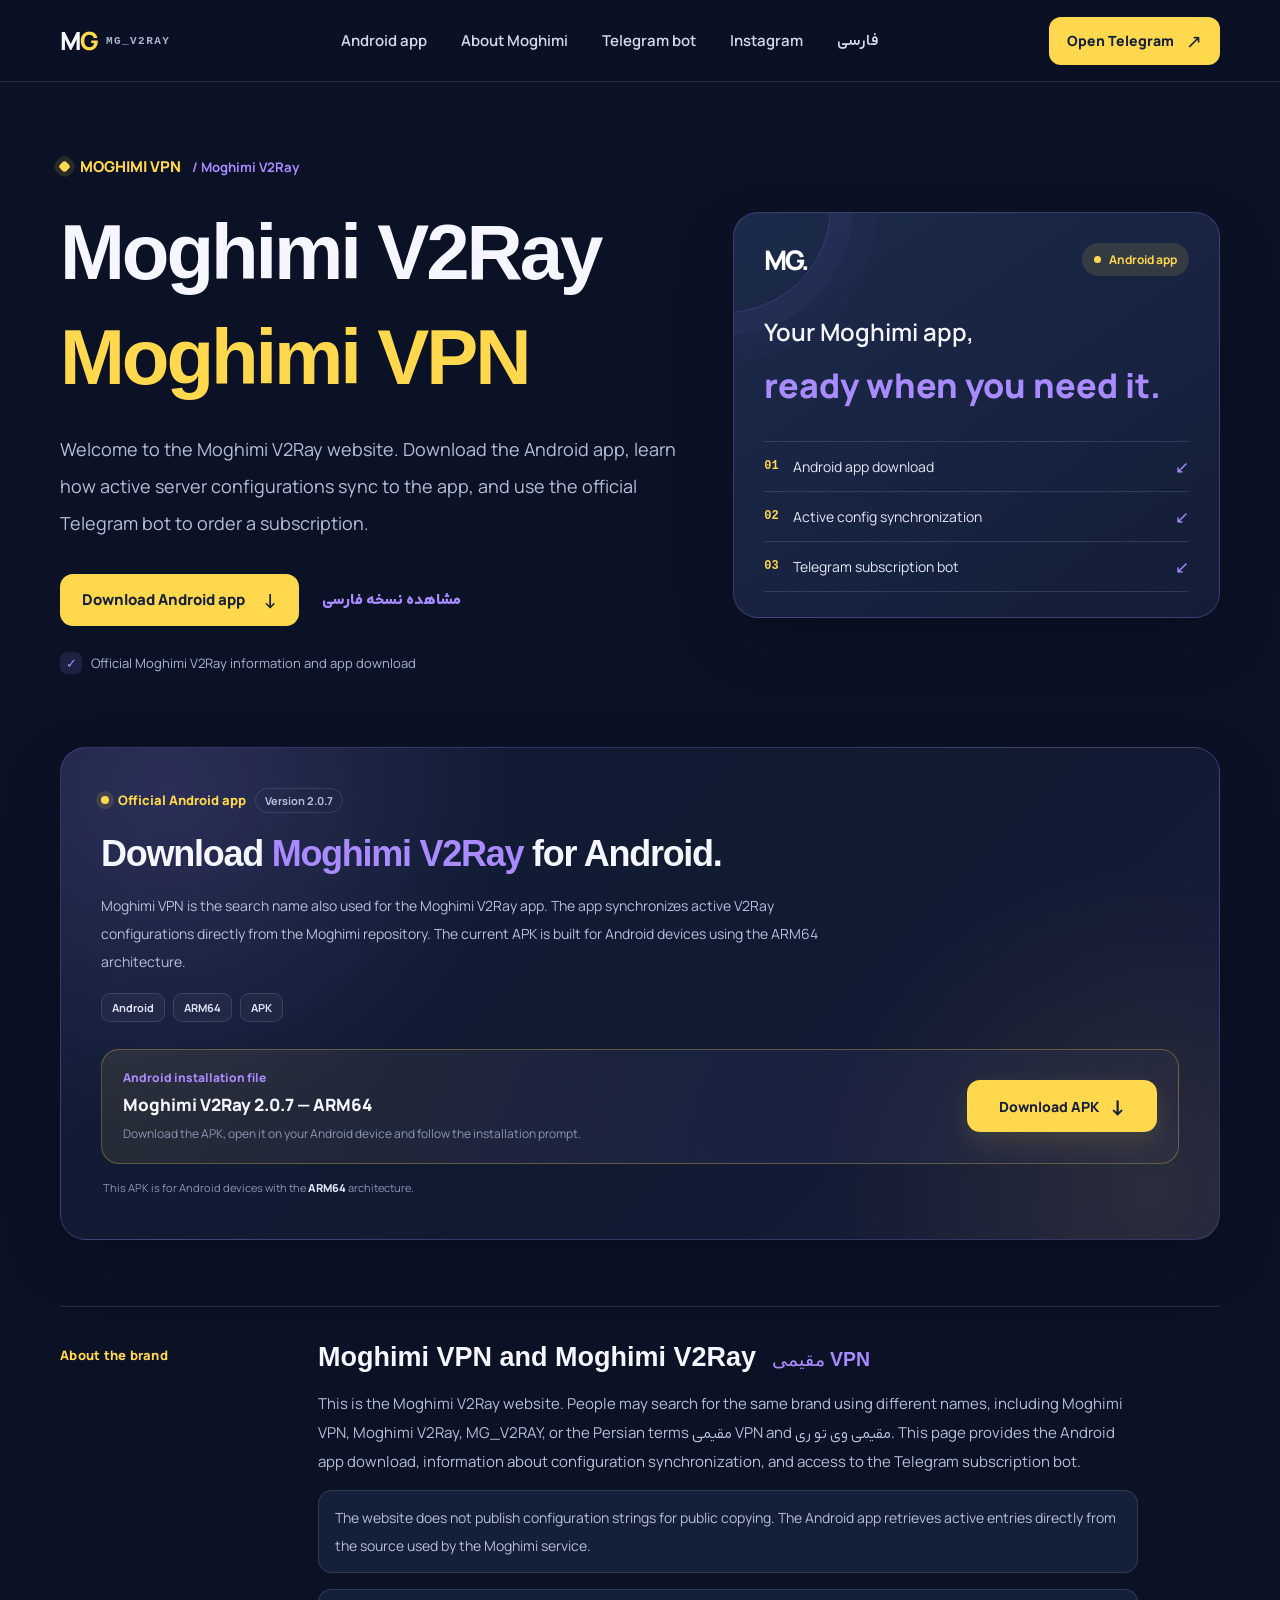
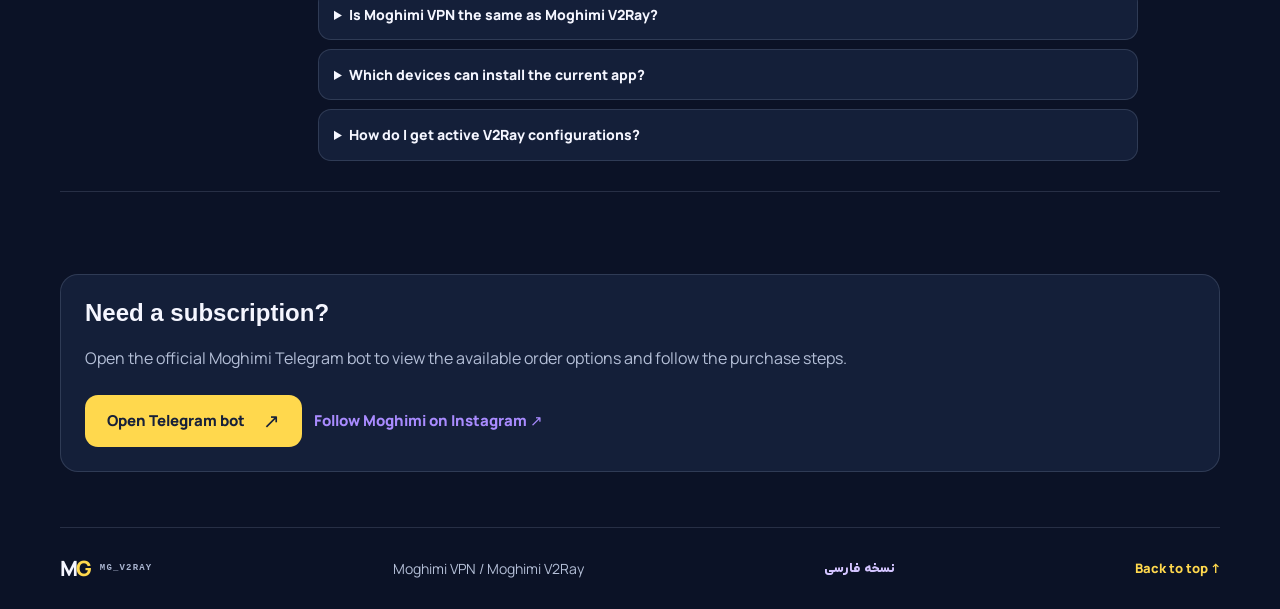
==== en/index.html @ fd0282d8 "Improve Persian and English brand SEO and multilingual sitemap" ====
<!doctype html>
<html lang="en" dir="ltr">
<head>
<meta charset="UTF-8">
<meta name="viewport" content="width=device-width, initial-scale=1, viewport-fit=cover">
<meta name="theme-color" content="#0b1226">
<meta name="description" content="Official Moghimi V2Ray (Moghimi VPN / MG_V2RAY) website. Download the Android app, learn about active configuration sync, and open the official Telegram bot.">
<meta name="robots" content="index,follow,max-image-preview:large">
<meta name="author" content="Moghimi V2Ray">
<link rel="canonical" href="https://moghimi-ir.github.io/MG_V2RAY/en/">
<link rel="alternate" hreflang="en" href="https://moghimi-ir.github.io/MG_V2RAY/en/">
<link rel="alternate" hreflang="fa-IR" href="https://moghimi-ir.github.io/MG_V2RAY/">
<link rel="alternate" hreflang="x-default" href="https://moghimi-ir.github.io/MG_V2RAY/">
<meta property="og:type" content="website">
<meta property="og:locale" content="en_US">
<meta property="og:locale:alternate" content="fa_IR">
<meta property="og:site_name" content="Moghimi VPN | Moghimi V2Ray">
<meta property="og:title" content="Moghimi VPN & V2Ray | Official Android App — MG_V2RAY">
<meta property="og:description" content="Official Moghimi V2Ray (Moghimi VPN / MG_V2RAY) website. Download the Android app, learn about active configuration sync, and open the official Telegram bot.">
<meta property="og:url" content="https://moghimi-ir.github.io/MG_V2RAY/en/">
<meta name="twitter:card" content="summary">
<meta name="twitter:title" content="Moghimi VPN & V2Ray | MG_V2RAY">
<meta name="twitter:description" content="Official Moghimi V2Ray (Moghimi VPN / MG_V2RAY) website. Android app download and service information.">
<script type="application/ld+json">
{
  "@context": "https://schema.org",
  "@graph": [
    {
      "@type": "Organization",
      "@id": "https://moghimi-ir.github.io/MG_V2RAY/#organization",
      "name": "Moghimi V2Ray",
      "alternateName": ["Moghimi VPN", "MG_V2RAY", "مقیمی VPN", "مقیمی V2Ray"],
      "url": "https://moghimi-ir.github.io/MG_V2RAY/",
      "sameAs": [
        "https://www.instagram.com/moghimi_v2ray/",
        "https://github.com/MOGHIMI-IR/MG_V2RAY"
      ]
    },
    {
      "@type": "WebSite",
      "@id": "https://moghimi-ir.github.io/MG_V2RAY/en/#website",
      "url": "https://moghimi-ir.github.io/MG_V2RAY/en/",
      "name": "Moghimi VPN | Moghimi V2Ray",
      "alternateName": ["Moghimi VPN", "Moghimi V2Ray", "MG_V2RAY"],
      "inLanguage": "en",
      "publisher": {"@id": "https://moghimi-ir.github.io/MG_V2RAY/#organization"}
    },
    {
      "@type": "WebPage",
      "@id": "https://moghimi-ir.github.io/MG_V2RAY/en/#webpage",
      "url": "https://moghimi-ir.github.io/MG_V2RAY/en/",
      "name": "Moghimi VPN & V2Ray | Official Android App",
      "description": "Official website for the Moghimi V2Ray Android app, active server configuration status, downloads and Telegram subscription bot.",
      "inLanguage": "en",
      "isPartOf": {"@id": "https://moghimi-ir.github.io/MG_V2RAY/en/#website"},
      "about": {"@id": "https://moghimi-ir.github.io/MG_V2RAY/#organization"}
    },
    {
      "@type": "SoftwareApplication",
      "@id": "https://moghimi-ir.github.io/MG_V2RAY/#app",
      "name": "Moghimi V2Ray",
      "alternateName": ["Moghimi VPN", "MG_V2RAY"],
      "applicationCategory": "UtilitiesApplication",
      "operatingSystem": "Android",
      "softwareVersion": "2.0.7",
      "downloadUrl": "https://atrwhvyhopifugphfcpe.supabase.co/storage/v1/object/public/app-releases/MoghimiV2Ray_2.0.7_arm64-v8a.apk",
      "url": "https://moghimi-ir.github.io/MG_V2RAY/",
      "description": "The Moghimi Android app for managing and synchronizing active V2Ray configurations."
    }
  ]
}
</script>
<title>Moghimi VPN &amp; V2Ray | Official Android App — MG_V2RAY</title>
<link rel="preconnect" href="https://fonts.googleapis.com">
<link rel="preconnect" href="https://fonts.gstatic.com" crossorigin>
<link rel="preload" href="../fonts/Manrope-VF.ttf" as="font" type="font/ttf" crossorigin>
<link rel="stylesheet" href="../style.css?v=20261116-2">
<link rel="icon" type="image/png" sizes="48x48" href="../favicon-48.png">
<link rel="icon" type="image/x-icon" href="../favicon.ico">
<link rel="icon" type="image/svg+xml" href="../favicon.svg">
<style>
  body{direction:ltr;text-align:left}
  .main-nav{direction:ltr}
  .en-page .hero-copy{max-width:700px}
  .en-page .hero h1{direction:ltr;text-align:left;letter-spacing:-.04em}
  .en-page .hero-description{max-width:650px}
  .en-page .hero-trust{direction:ltr}
  .en-page .hero-aside{direction:ltr;text-align:left}
  .en-page .aside-points>div{grid-template-columns:35px 1fr 20px}
  .en-page .aside-points b{text-align:left}
  .en-page .download-copy h2 span{direction:ltr}
  .en-page .download-action-card{direction:ltr}
  .en-page .download-footnote{text-align:left}
  .en-about{direction:ltr;text-align:left}
  .en-about .brand-about{direction:ltr}
  .en-about .about-kicker{text-align:left}
  .en-about .about-copy h2{text-align:left}
  .en-about .about-copy h2 span{margin-right:0;margin-left:8px}
  .en-about .about-copy p,.en-about .about-english{text-align:left;line-height:1.95}
  .en-about .seo-faq summary{text-align:left}
  .en-about .seo-faq details p{text-align:left}
  .en-cta{display:flex;flex-wrap:wrap;gap:12px;margin-top:22px}
  .en-link-card{padding:24px;border:1px solid var(--line);border-radius:18px;background:var(--surface);margin:35px auto 55px}
  .en-link-card h2{margin:0 0 10px;font-size:24px}
  .en-link-card p{color:var(--muted);line-height:1.9}
  .en-footer{direction:ltr;text-align:left}
  @media(max-width:900px){.en-page .hero{grid-template-columns:1fr;gap:28px}.en-page .hero-aside{min-height:0}}
  @media(max-width:680px){.en-page .hero h1{font-size:clamp(42px,11vw,58px)}.en-link-card{margin:25px auto 40px;padding:18px}}
</style>
</head>
<body>
<header class="topbar">
  <a class="brand" href="../" aria-label="Moghimi V2Ray home">
    <span class="brand-glyph">M<span>G</span></span><span class="brand-label">MG_V2RAY</span>
  </a>
  <nav class="main-nav" aria-label="Main navigation">
    <a href="#download-app">Android app</a>
    <a href="#about-moghimi">About Moghimi</a>
    <a href="https://t.me/Moghimi_vpn_bot" target="_blank" rel="noopener noreferrer">Telegram bot</a>
    <a href="https://www.instagram.com/moghimi_v2ray/" target="_blank" rel="noopener noreferrer">Instagram</a>
    <a href="../" lang="fa" hreflang="fa-IR">فارسی</a>
  </nav>
  <a class="header-action" href="https://t.me/Moghimi_vpn_bot" target="_blank" rel="noopener noreferrer">Open Telegram <span>↗</span></a>
</header>

<main class="en-page">
  <section class="hero section-wrap">
    <div class="hero-copy">
      <div class="eyebrow"><span class="eyebrow-dot"></span> MOGHIMI VPN <span class="eyebrow-en" lang="en">/ Moghimi V2Ray</span></div>
      <h1>Moghimi V2Ray<br><span>Moghimi VPN</span></h1>
      <p class="hero-description">Welcome to the Moghimi V2Ray website. Download the Android app, learn how active server configurations sync to the app, and use the official Telegram bot to order a subscription.</p>
      <div class="hero-cta">
        <a href="#download-app" class="primary-button">Download Android app <span>↓</span></a>
        <a href="../" class="secondary-link" lang="fa">مشاهده نسخه فارسی</a>
      </div>
      <div class="hero-trust"><span>✓</span> Official Moghimi V2Ray information and app download</div>
    </div>
    <aside class="hero-aside" aria-label="Moghimi app details">
      <div class="aside-top"><span class="aside-mark">MG.</span><span class="aside-pill"><i></i> Android app</span></div>
      <div class="aside-message">Your Moghimi app,<strong>ready when you need it.</strong></div>
      <div class="aside-points">
        <div><b>01</b><span>Android app download</span><i>↙</i></div>
        <div><b>02</b><span>Active config synchronization</span><i>↙</i></div>
        <div><b>03</b><span>Telegram subscription bot</span><i>↙</i></div>
      </div>
    </aside>
  </section>

  <section class="app-download-section section-wrap" id="download-app" aria-labelledby="download-title">
    <div class="download-header">
      <div class="download-copy">
        <div class="download-kicker"><span class="download-kicker-dot" aria-hidden="true"></span> Official Android app <span class="download-version">Version 2.0.7</span></div>
        <h2 id="download-title">Download <span>Moghimi V2Ray</span> for Android.</h2>
        <p>Moghimi VPN is the search name also used for the Moghimi V2Ray app. The app synchronizes active V2Ray configurations directly from the Moghimi repository. The current APK is built for Android devices using the ARM64 architecture.</p>
        <div class="download-meta" aria-label="App details"><span>Android</span><span>ARM64</span><span>APK</span></div>
      </div>
    </div>
    <div class="download-action-card">
      <div class="download-action-copy">
        <span class="download-file-label">Android installation file</span>
        <strong>Moghimi V2Ray 2.0.7 — ARM64</strong>
        <small>Download the APK, open it on your Android device and follow the installation prompt.</small>
      </div>
      <a class="download-button" href="https://atrwhvyhopifugphfcpe.supabase.co/storage/v1/object/public/app-releases/MoghimiV2Ray_2.0.7_arm64-v8a.apk" aria-label="Download Moghimi V2Ray Android APK">Download APK <span aria-hidden="true">↓</span></a>
    </div>
    <p class="download-footnote">This APK is for Android devices with the <strong>ARM64</strong> architecture.</p>
  </section>

  <section class="brand-about section-wrap en-about" id="about-moghimi" aria-labelledby="brand-about-title">
    <div class="about-kicker">About the brand</div>
    <div class="about-copy">
      <h2 id="brand-about-title">Moghimi VPN and Moghimi V2Ray <span lang="fa" dir="rtl">مقیمی VPN</span></h2>
      <p>This is the Moghimi V2Ray website. People may search for the same brand using different names, including Moghimi VPN, Moghimi V2Ray, MG_V2RAY, or the Persian terms مقیمی VPN and مقیمی وی تو ری. This page provides the Android app download, information about configuration synchronization, and access to the Telegram subscription bot.</p>
      <div class="about-english">The website does not publish configuration strings for public copying. The Android app retrieves active entries directly from the source used by the Moghimi service.</div>
      <div class="seo-faq" aria-label="Frequently asked questions">
        <details>
          <summary>Is Moghimi VPN the same as Moghimi V2Ray?</summary>
          <p>On this website, Moghimi VPN is a search name for the Moghimi brand and its Android application, Moghimi V2Ray.</p>
        </details>
        <details>
          <summary>Which devices can install the current app?</summary>
          <p>The current download is an Android APK built for ARM64 devices. Check the app download section for the published version number.</p>
        </details>
        <details>
          <summary>How do I get active V2Ray configurations?</summary>
          <p>Configuration text is not displayed on this website. The Moghimi V2Ray Android app synchronizes active entries directly from the source.</p>
        </details>
      </div>
    </div>
  </section>

  <section class="section-wrap en-link-card">
    <h2>Need a subscription?</h2>
    <p>Open the official Moghimi Telegram bot to view the available order options and follow the purchase steps.</p>
    <div class="en-cta">
      <a class="primary-button" href="https://t.me/Moghimi_vpn_bot" target="_blank" rel="noopener noreferrer">Open Telegram bot <span>↗</span></a>
      <a class="secondary-link" href="https://www.instagram.com/moghimi_v2ray/" target="_blank" rel="noopener noreferrer">Follow Moghimi on Instagram ↗</a>
    </div>
  </section>
</main>

<footer class="footer section-wrap en-footer">
  <a class="brand footer-brand" href="../"><span class="brand-glyph">M<span>G</span></span><span class="brand-label">MG_V2RAY</span></a>
  <span class="footer-message">Moghimi VPN / Moghimi V2Ray</span>
  <a href="../" lang="fa" class="footer-social">نسخه فارسی</a>
  <a href="#home" class="back-top">Back to top ↑</a>
</footer>
</body>
</html>
---- style.css ----
:root{
  color-scheme:dark;
  --bg:#0b1226;--bg-deep:#080e1d;--surface:#141f39;--surface-2:#1a2948;
  --paper:#202e4c;--ink:#f5f6ff;--muted:#b4bfd7;--muted-2:#8997b5;
  --yellow:#ffd84d;--yellow-soft:rgba(255,216,77,.12);--purple:#a98bff;
  --purple-soft:rgba(169,139,255,.13);--line:rgba(213,224,255,.14);
  --font:"Arad","Manrope",Tahoma,Arial,sans-serif;
  --display-font:"Vazirmatn",Tahoma,Arial,sans-serif;
  font-family:var(--font);background:var(--bg);color:var(--ink);
  font-synthesis:none;text-rendering:optimizeLegibility
}
@font-face{
  font-family:"Arad";
  src:url("./fonts/Arad-VF.woff2") format("woff2");
  font-style:normal;
  font-weight:100 900;
  font-display:swap;
  unicode-range:U+0600-06FF,U+0750-077F,U+08A0-08FF,U+FB50-FDFF,U+FE70-FEFF,U+200C-200D;
}
@font-face{
  font-family:"Manrope";
  src:url("./fonts/Manrope-VF.ttf") format("truetype");
  font-style:normal;
  font-weight:200 800;
  font-display:swap;
}
*{box-sizing:border-box}
html{background:var(--bg);scroll-behavior:smooth;scroll-padding-top:92px}
body{margin:0;min-width:320px;overflow-x:hidden;background:var(--bg);color:var(--ink);padding-bottom:0}
body,button,input,textarea,select{font-family:var(--font)}
h1,h2,h3,h4{font-family:var(--display-font)}
button,input,textarea,select{font-size:inherit}
button{cursor:pointer}
a{color:inherit;text-decoration:none}
button:focus-visible,a:focus-visible,input:focus-visible,textarea:focus-visible,select:focus-visible{outline:3px solid var(--yellow);outline-offset:3px}
.hidden{display:none!important}
.section-wrap{width:min(1160px,calc(100% - 64px));margin-inline:auto}
.topbar{height:82px;padding:0 max(32px,calc((100% - 1160px)/2));display:flex;align-items:center;justify-content:space-between;gap:24px;position:sticky;top:0;z-index:40;background:rgba(11,18,38,.94);backdrop-filter:blur(18px);border-bottom:1px solid var(--line)}
.brand{display:inline-flex;align-items:center;gap:10px;direction:ltr;flex-shrink:0}
.brand-glyph{font-size:25px;line-height:1;font-weight:900;letter-spacing:-.1em;color:var(--ink)}
.brand-glyph span{color:var(--yellow)}
.brand-label{font:800 11px ui-monospace,monospace;letter-spacing:.13em;color:#aab5d0}
.main-nav{display:flex;align-items:center;gap:34px;color:#d2d9eb;font-size:15px;font-weight:600}
.main-nav a{transition:color .2s}
.main-nav a:hover{color:var(--yellow)}
.header-action{display:inline-flex;align-items:center;gap:12px;padding:11px 18px;border-radius:12px;background:var(--yellow);color:#172039;font-size:14px;font-weight:900;transition:transform .2s,background .2s}
.header-action:hover,.primary-button:hover{background:#ffe477;transform:translateY(-1px)}
.header-action span{font-size:19px}
.hero{display:grid;grid-template-columns:1.12fr .88fr;gap:54px;align-items:center;padding-top:74px;padding-bottom:65px}
.hero-copy{max-width:680px}
.eyebrow{display:flex;align-items:center;gap:11px;color:var(--yellow);font-size:15px;font-weight:800}
.eyebrow-dot{width:9px;height:9px;border-radius:3px;background:var(--yellow);transform:rotate(45deg);box-shadow:0 0 0 5px var(--yellow-soft)}
.hero h1{font-size:clamp(48px,6.2vw,78px);line-height:1.34;letter-spacing:-.055em;font-weight:900;margin:23px 0 22px;color:var(--ink)}
.hero h1 span{color:var(--yellow)}
.hero-description{max-width:610px;margin:0;color:var(--muted);font-size:18px;line-height:2.05}
.hero-cta{display:flex;align-items:center;gap:23px;margin-top:32px;flex-wrap:wrap}
.primary-button{display:inline-flex;align-items:center;justify-content:center;gap:18px;min-height:52px;padding:0 22px;border:0;border-radius:13px;background:var(--yellow);color:#172039;font-size:15px;font-weight:900;transition:transform .2s,background .2s}
.primary-button span,.primary-button b{font-size:20px;font-weight:600}
.secondary-link{display:inline-flex;align-items:center;gap:8px;border:0;background:none;color:var(--purple);font-size:15px;font-weight:800;padding:8px 0}
.secondary-link:hover{color:#c2afff}
.hero-trust{display:flex;align-items:center;gap:9px;margin-top:26px;color:#a9b5d0;font-size:13px}
.hero-trust span{display:grid;place-items:center;width:22px;height:22px;border-radius:7px;background:var(--purple-soft);color:var(--purple);font-weight:900}
.hero-aside{background:linear-gradient(145deg,#1c2a4b,#131d36);border:1px solid rgba(169,139,255,.25);border-radius:25px;padding:28px 30px 25px;min-height:380px;box-shadow:0 24px 60px rgba(0,0,0,.18);position:relative;overflow:hidden}
.hero-aside:after{content:"";position:absolute;width:210px;height:210px;border:1px solid rgba(169,139,255,.2);border-radius:50%;left:-115px;top:-112px;box-shadow:0 0 0 22px rgba(169,139,255,.045),0 0 0 48px rgba(169,139,255,.025)}
.aside-top{display:flex;justify-content:space-between;align-items:center;position:relative;z-index:1}
.aside-mark{font-size:27px;font-weight:900;letter-spacing:-.09em;color:white}
.aside-pill{display:inline-flex;align-items:center;gap:8px;padding:8px 12px;border-radius:999px;background:var(--yellow-soft);color:var(--yellow);font-size:12px;font-weight:700}
.aside-pill i{width:7px;height:7px;border-radius:50%;background:var(--yellow)}
.aside-message{font-size:24px;line-height:1.85;font-weight:600;margin:32px 0 24px;position:relative;z-index:1;color:#f5f6ff}
.aside-message strong{display:block;color:var(--purple);font-size:34px;font-weight:900}
.aside-points{position:relative;z-index:1;border-top:1px solid var(--line)}
.aside-points>div{display:flex;align-items:center;gap:14px;padding:13px 0;border-bottom:1px solid var(--line)}
.aside-points b{font:700 12px ui-monospace,monospace;color:var(--yellow)}
.aside-points span{font-size:14px;color:#e1e7f6;flex:1}
.aside-points i{font-style:normal;color:var(--purple);font-size:17px}
.quick-strip{display:grid;grid-template-columns:repeat(3,1fr);gap:0;margin-bottom:35px;border:1px solid var(--line);border-radius:16px;background:rgba(20,31,57,.78);overflow:hidden}
.quick-strip>div{display:grid;grid-template-columns:43px 1fr;grid-template-rows:auto auto;column-gap:13px;align-items:center;padding:17px 20px}
.quick-strip>div+div{border-right:1px solid var(--line)}
.quick-icon{grid-row:1/3;display:grid;place-items:center;width:40px;height:40px;border-radius:12px;background:var(--purple-soft);color:var(--purple);font-size:22px}
.quick-strip strong{font-size:15px;font-weight:800;color:var(--ink)}
.quick-strip small{font-size:13px;color:var(--muted-2);margin-top:2px}
.configs-section{padding:39px 42px;margin-bottom:70px;background:linear-gradient(135deg,#141f39 0%,#192847 100%);border:1px solid var(--line);border-radius:25px;box-shadow:0 18px 50px rgba(0,0,0,.12);overflow:hidden}
.active-configs-layout{display:grid;grid-template-columns:1.15fr .85fr;gap:45px;align-items:center}
.active-configs-copy h2{font-size:clamp(35px,4.3vw,51px);line-height:1.45;font-weight:900;letter-spacing:-.045em;margin:12px 0;color:var(--ink)}
.active-configs-copy h2 em{font-style:normal;color:var(--purple)}
.active-configs-copy>p{max-width:620px;margin:12px 0 18px;color:var(--muted);font-size:15px;line-height:2}
.config-counter{display:flex;align-items:center;gap:13px;color:var(--muted);font-size:16px;font-weight:800;margin-top:17px}
.config-counter strong{display:grid;place-items:center;min-width:78px;height:66px;padding:0 13px;border-radius:16px;background:var(--yellow-soft);color:var(--yellow);font:900 30px var(--display-font);box-shadow:inset 0 0 0 1px rgba(255,216,77,.12)}
.config-counter i{width:8px;height:8px;border-radius:50%;background:#55d6a5;box-shadow:0 0 0 5px rgba(85,214,165,.12);margin-right:2px}
.active-count-status{display:block;margin-top:10px;color:var(--muted-2);font-size:12px}
.active-configs-aside{position:relative;display:grid;place-items:center;min-height:230px;border:1px solid rgba(169,139,255,.2);border-radius:21px;background:radial-gradient(circle at 70% 20%,rgba(169,139,255,.17),transparent 43%),linear-gradient(145deg,#101a32,#111d38);overflow:hidden}
.active-aside-orbit{position:absolute;width:220px;height:220px;border:1px solid rgba(169,139,255,.13);border-radius:50%;left:-53px;top:-70px;box-shadow:0 0 0 22px rgba(169,139,255,.025),0 0 0 50px rgba(169,139,255,.02)}
.active-aside-orbit span,.active-aside-orbit i{position:absolute;display:block;width:12px;height:12px;border-radius:50%;background:var(--purple);box-shadow:0 0 20px var(--purple);right:24px;bottom:25px}
.active-aside-orbit i{width:7px;height:7px;right:155px;bottom:167px;background:var(--yellow);box-shadow:0 0 15px var(--yellow)}
.active-aside-card{position:relative;z-index:1;width:calc(100% - 40px);padding:23px 22px;border:1px solid rgba(213,224,255,.12);border-radius:16px;background:rgba(20,31,57,.88);box-shadow:0 16px 40px rgba(0,0,0,.2)}
.active-aside-label{display:flex;align-items:center;gap:8px;color:#aab8d5;font-size:12px;font-weight:700}
.active-aside-label i{width:7px;height:7px;border-radius:50%;background:#55d6a5;box-shadow:0 0 0 4px rgba(85,214,165,.12)}
.active-aside-card strong{display:block;margin-top:16px;color:var(--ink);font-size:19px;font-weight:900}
.active-aside-card p{margin:8px 0 14px;color:var(--muted);font-size:12px;line-height:1.9}
.active-aside-card a{color:var(--yellow);font-size:13px;font-weight:900}
.active-aside-card a span{margin-right:6px}
.private-section{background:linear-gradient(120deg,#20274c 0%,#251f4b 100%);border-block:1px solid rgba(169,139,255,.32)}
.private-inner{display:grid;grid-template-columns:1.2fr .8fr;gap:60px;align-items:center;padding-top:65px;padding-bottom:65px}
.private-copy h2{font-size:clamp(38px,5vw,58px);line-height:1.4;letter-spacing:-.05em;margin:15px 0;font-weight:900;color:var(--ink)}
.private-copy h2 span{color:var(--yellow)}
.private-copy p{max-width:490px;color:#ccd4e8;font-size:16px;line-height:2;margin:0 0 25px}
.light-button{background:var(--yellow);color:#172039;min-width:190px}
.price-panel{padding:25px 27px;border:1px solid rgba(255,216,77,.25);border-radius:18px;background:#17213b;box-shadow:0 15px 35px rgba(0,0,0,.14)}
.price-panel-top{display:flex;align-items:center;justify-content:space-between;color:#d3dcf0;font-size:14px;font-weight:700}
.price-badge{padding:6px 11px;border-radius:999px;background:var(--purple-soft);color:#c6b5ff;font-size:12px}
.price-number{display:block;margin:20px 0 22px;color:var(--yellow);font-size:36px;font-weight:900;letter-spacing:-.04em}
.price-number small{font-size:14px;font-weight:600;color:#d1d8e9}
.price-details{display:flex;justify-content:space-between;padding:12px 0;border-top:1px solid var(--line);font-size:14px;color:#b7c2d9}
.price-details b{color:var(--ink);font-weight:800}
.price-note{display:block;margin-top:12px;color:#a9b5cf;font-size:12px;line-height:1.8}
.request-panel{margin-top:30px;margin-bottom:45px;padding:30px;border:1px solid rgba(169,139,255,.35);border-radius:20px;background:var(--surface);box-shadow:0 14px 38px rgba(0,0,0,.16);scroll-margin-top:110px}
.request-heading{display:flex;align-items:flex-start;justify-content:space-between;gap:20px;margin-bottom:22px}
.request-heading h2{font-size:28px;margin:8px 0 5px}
.modal-intro{font-size:15px;color:var(--muted);line-height:1.9;margin:0}
.modal-close{flex-shrink:0;width:42px;height:42px;border:1px solid var(--line);border-radius:12px;background:#1b2947;color:#d8def0;font-size:25px}
.modal-close:hover{background:var(--purple-soft);color:var(--purple)}
.form-grid{display:grid;grid-template-columns:1fr 1fr;gap:16px}
.form-grid label,.login-card label,.editor-panel label{display:grid;gap:8px;color:var(--ink);font-size:14px;font-weight:700}
.form-grid label small,.login-card label small,.editor-panel label small{color:var(--muted-2);font-size:12px;font-weight:500;display:inline;margin-right:4px}
.form-grid input,.form-grid textarea,.login-card input,.editor-panel input,.editor-panel textarea,.editor-panel select{width:100%;min-width:0;min-height:50px;padding:11px 14px;background:#0e1830;border:1px solid rgba(213,224,255,.2);border-radius:11px;color:var(--ink);outline:none;font-size:15px}
.form-grid textarea,.editor-panel textarea{min-height:100px;resize:vertical;line-height:1.8}
.form-grid input:focus,.form-grid textarea:focus,.login-card input:focus,.editor-panel input:focus,.editor-panel textarea:focus,.editor-panel select:focus{border-color:var(--purple);box-shadow:0 0 0 3px var(--purple-soft)}
.form-grid input::placeholder,.form-grid textarea::placeholder,.login-card input::placeholder,.editor-panel input::placeholder,.editor-panel textarea::placeholder{color:#8593b0}
.full-field{grid-column:1/-1}
.form-price{display:flex;align-items:center;justify-content:space-between;border-top:1px solid var(--line);padding:15px 0 4px;color:var(--muted);font-size:14px}
.form-price strong{color:var(--yellow);font-size:16px}
.submit-order{width:100%;justify-content:space-between;padding-inline:20px}
.form-message{font-size:13px;line-height:1.8;color:#ffd18b;min-height:16px;margin:0}
.success-state{text-align:center;padding:30px 8px 10px}
.success-mark{display:grid;place-items:center;width:55px;height:55px;margin:0 auto 14px;border-radius:50%;background:var(--purple-soft);color:var(--purple);font-size:27px;font-weight:900}
.success-state h3{font-size:22px;margin:8px 0}
.success-state p{font-size:15px;color:var(--muted);line-height:2;margin:0 auto 20px;max-width:480px}
.support-section{display:grid;grid-template-columns:1fr 1fr;gap:50px;align-items:center;padding-top:82px;padding-bottom:82px}
.support-copy h2{font-size:clamp(34px,4vw,48px)}
.support-copy h2 em{color:var(--purple)}
.support-copy p{max-width:460px;color:var(--muted);font-size:15px;line-height:2;margin:15px 0 0}
.support-payment{display:grid;grid-template-columns:1fr auto;align-items:center;gap:12px 16px;padding:24px;background:var(--surface);border:1px solid rgba(169,139,255,.26);border-radius:18px}
.payment-title{grid-column:1/-1;display:flex;align-items:center;justify-content:space-between;color:var(--muted);font-size:14px}
.payment-title small{color:var(--muted-2);font-size:13px}
.support-payment>strong{font:800 clamp(17px,2vw,22px) ui-monospace,monospace;letter-spacing:.025em;color:var(--ink);white-space:nowrap}
.copy-card{justify-self:end;display:inline-flex;align-items:center;gap:8px;padding:10px 13px;border:1px solid rgba(169,139,255,.35);border-radius:10px;color:#c7b7ff;background:var(--purple-soft);font-size:13px;font-weight:800}
.copy-card:hover{background:rgba(169,139,255,.22)}
.copy-card b{font-size:16px;font-weight:400}
.footer{min-height:82px;border-top:1px solid var(--line);display:flex;justify-content:space-between;align-items:center;gap:14px;color:var(--muted)}
.footer-brand .brand-glyph{font-size:21px}.footer-brand .brand-label{font-size:9px}.footer-message{font-size:14px}.back-top{font-size:13px;color:var(--yellow);font-weight:800}
.mobile-nav{display:none}
/* private admin */
.admin-shell{min-height:100vh;background:var(--bg);padding-bottom:35px}
.admin-top{height:72px;padding:0 max(30px,calc((100% - 1050px)/2));border-bottom:1px solid var(--line);display:flex;align-items:center;justify-content:space-between;background:#0e1830}
.back-home{color:var(--muted);font-size:14px;font-weight:600}.back-home:hover{color:var(--yellow)}
.login-wrap{width:min(920px,calc(100% - 42px));min-height:calc(100vh - 72px);margin:auto;display:grid;grid-template-columns:.8fr 1fr;gap:55px;align-items:center;padding:45px 0}
.login-decoration{min-height:300px;border-left:1px solid var(--line);display:flex;flex-direction:column;align-items:center;justify-content:center;gap:13px}
.login-code{font-size:14px;color:var(--muted)}.login-decoration strong{font-size:100px;line-height:1;letter-spacing:-.12em;color:var(--ink)}.login-decoration strong span{color:var(--yellow)}.login-decoration p{font-size:14px;color:var(--muted)}
.auth-box{width:100%}.auth-tabs{display:flex;gap:25px;border-bottom:1px solid var(--line);margin-bottom:17px}
.auth-tab{padding:0 0 13px;background:none;border:0;color:var(--muted);font-size:15px;font-weight:700}.auth-tab.active{color:var(--yellow);border-bottom:2px solid var(--yellow)}
.login-card{display:grid;gap:15px;padding:28px;background:var(--surface);border:1px solid var(--line);border-radius:17px;box-shadow:0 15px 35px rgba(0,0,0,.12)}
.login-card h1{font-size:30px;margin:4px 0 0}.login-card>p{font-size:14px;color:var(--muted);line-height:1.9;margin:0}.login-card .primary-button{width:100%;justify-content:space-between;margin-top:4px}
.forgot-password{border:0;background:none;color:var(--purple);font-size:13px;font-weight:800;justify-self:start}
.dashboard{width:min(1160px,calc(100% - 48px));margin:auto;padding:42px 0}
.dashboard-heading{display:flex;justify-content:space-between;align-items:center;gap:20px}.dashboard-heading h1{font-size:36px;margin:10px 0}.dashboard-heading p{font:12px ui-monospace,monospace;color:var(--muted);direction:ltr;text-align:right}
.stats-row{display:grid;grid-template-columns:repeat(3,1fr);gap:13px;margin:25px 0}
.stat-card,.dashboard-panel{background:var(--surface);border:1px solid var(--line);border-radius:15px;padding:20px}.stat-card{display:grid;gap:8px}.stat-card span{color:var(--muted);font-size:14px}.stat-card strong{color:var(--yellow);font-size:30px}
.dashboard-grid{display:grid;grid-template-columns:.9fr 1.1fr;gap:14px;align-items:start}
.panel-heading{display:flex;justify-content:space-between;align-items:center;gap:12px;margin-bottom:19px}.panel-kicker{font-size:13px;font-weight:800;color:var(--yellow)}.panel-heading h2{font-size:18px;margin:5px 0 0}
.panel-icon,.icon-button{width:39px;height:39px;border:1px solid rgba(169,139,255,.35);border-radius:11px;display:grid;place-items:center;background:var(--purple-soft);color:var(--purple);font-size:20px}
.editor-panel form{display:grid;gap:15px}.editor-panel textarea{font:13px/1.8 ui-monospace,monospace}.switch-label{display:flex!important;align-items:center;gap:9px!important}.switch-label input{width:auto;min-height:0;accent-color:var(--yellow)}
.editor-actions{display:flex;gap:14px;align-items:center;flex-wrap:wrap}.admin-list{display:grid;gap:9px}
.admin-entry{display:flex;justify-content:space-between;align-items:center;gap:12px;padding:13px;border:1px solid var(--line);border-radius:11px;background:#192643}
.admin-entry-info{min-width:0}.admin-entry-info strong{display:block;font-size:14px;overflow-wrap:anywhere}.admin-entry-info small{display:block;font-size:12px;color:var(--muted);margin-top:5px}
.admin-entry-actions{display:flex;gap:6px;flex-shrink:0;flex-wrap:wrap}.admin-entry-actions button{font-size:12px;padding:0 10px;min-height:34px}
.status-active{color:var(--yellow)}.status-inactive{color:#d4a5ff}
.orders-panel{margin-top:14px}.table-scroll{overflow-x:auto}
table{border-collapse:collapse;width:100%;min-width:720px;text-align:right}th{padding:13px 10px;border-bottom:1px solid var(--line);color:var(--muted);font-size:13px;font-weight:700}
td{padding:13px 10px;border-bottom:1px solid rgba(213,224,255,.09);font-size:13px;color:#e0e6f5;line-height:1.8;vertical-align:top;max-width:220px}td small{display:block;color:var(--muted-2);font-size:12px}
.status-select{background:#0e1830;border:1px solid var(--line);border-radius:8px;color:var(--ink);padding:8px;font-size:13px}.table-empty{text-align:center;color:var(--muted);padding:28px}.dashboard-footnote{font-size:12px;color:var(--muted-2);text-align:center;margin-top:18px}
.toast{position:fixed;z-index:120;bottom:25px;left:50%;transform:translate(-50%,18px);opacity:0;pointer-events:none;background:var(--yellow);color:#172039;border-radius:12px;padding:13px 18px;font-size:14px;font-weight:900;box-shadow:0 12px 36px rgba(0,0,0,.25);transition:.25s;max-width:calc(100% - 30px);text-align:center}.toast.show{opacity:1;transform:translate(-50%,0)}
@media(max-width:900px){.section-wrap{width:calc(100% - 44px)}.topbar{padding:0 22px}.hero{grid-template-columns:1fr .9fr;gap:28px}.hero-aside{padding:24px;min-height:360px}.aside-message{font-size:22px}.aside-message strong{font-size:29px}.private-inner{gap:30px}}
@media(max-width:680px){
 html{scroll-padding-top:72px}body{padding-bottom:calc(76px + env(safe-area-inset-bottom))}
 .section-wrap{width:calc(100% - 34px)}.topbar{height:66px;padding:0 17px}.brand-glyph{font-size:22px}.brand-label{font-size:9px}.main-nav{display:none}.header-action{padding:9px 13px;font-size:13px}
 .hero{display:flex;flex-direction:column;align-items:stretch;gap:27px;padding-top:43px;padding-bottom:34px}.eyebrow{font-size:14px}.hero h1{font-size:clamp(45px,12vw,62px);line-height:1.35;margin:18px 0}.hero-description{font-size:16px;line-height:2}.hero-cta{margin-top:24px;gap:16px}.primary-button{min-height:50px;padding:0 17px;font-size:14px}.secondary-link{font-size:14px}.hero-trust{font-size:13px;margin-top:20px}
 .hero-aside{min-height:0;border-radius:20px;padding:22px}.aside-mark{font-size:24px}.aside-message{font-size:20px;line-height:1.7;margin:23px 0 18px}.aside-message strong{font-size:27px}.aside-points>div{padding:11px 0}.aside-points span{font-size:13px}
 .quick-strip{grid-template-columns:1fr;margin-bottom:28px}.quick-strip>div{padding:12px 15px;grid-template-columns:39px 1fr}.quick-strip>div+div{border-right:0;border-top:1px solid var(--line)}.quick-icon{width:36px;height:36px;font-size:19px}.quick-strip strong{font-size:14px}.quick-strip small{font-size:12px}
 .configs-section{padding:24px 17px;margin-bottom:45px;border-radius:19px}.active-configs-layout{grid-template-columns:1fr;gap:20px}.active-configs-copy h2{font-size:34px;line-height:1.5}.active-configs-copy>p{font-size:13px;line-height:1.95}.config-counter{gap:11px;font-size:14px}.config-counter strong{min-width:68px;height:58px;font-size:26px}.active-configs-aside{min-height:190px;border-radius:16px}.active-aside-card{width:calc(100% - 28px);padding:18px}.active-aside-card strong{font-size:17px}
 .private-inner{display:flex;flex-direction:column;align-items:stretch;gap:23px;padding-top:43px;padding-bottom:43px}.private-copy h2{font-size:37px;line-height:1.45;margin:12px 0}.private-copy p{font-size:15px;line-height:2}.price-panel{padding:20px;border-radius:15px}.price-number{font-size:31px}.price-details{font-size:14px}.price-note{font-size:12px}
 .request-panel{margin-top:20px;margin-bottom:30px;padding:19px 15px;border-radius:16px}.request-heading{gap:10px;margin-bottom:18px}.request-heading h2{font-size:23px;line-height:1.5}.modal-intro{font-size:13px}.modal-close{width:37px;height:37px;font-size:22px}.form-grid{grid-template-columns:1fr;gap:13px}.form-grid label{font-size:14px}.form-grid input,.form-grid textarea{min-height:49px;font-size:15px}.form-grid textarea{min-height:95px}.form-price{font-size:13px}.form-price strong{font-size:15px}
 .support-section{grid-template-columns:1fr;gap:22px;padding-top:55px;padding-bottom:48px}.support-copy h2{font-size:34px}.support-copy p{font-size:14px}.support-payment{grid-template-columns:1fr;gap:13px;padding:18px}.payment-title{font-size:13px}.payment-title small{font-size:12px}.support-payment>strong{font-size:clamp(16px,4.6vw,20px)}.copy-card{justify-self:stretch;justify-content:center;min-height:43px}
 .footer{min-height:76px;flex-wrap:wrap;padding-top:15px;padding-bottom:15px}.footer-message{font-size:12px}.back-top{font-size:12px}
 .mobile-nav{position:fixed;bottom:0;left:0;right:0;z-index:50;display:flex;justify-content:space-around;align-items:center;min-height:calc(67px + env(safe-area-inset-bottom));padding:7px 8px calc(7px + env(safe-area-inset-bottom));background:rgba(14,22,43,.97);border-top:1px solid var(--line);backdrop-filter:blur(16px)}
 .mobile-nav a{display:flex;flex-direction:column;align-items:center;gap:2px;color:#aebbd4;min-width:58px}.mobile-nav b{font-size:20px;line-height:1.2}.mobile-nav small{font-size:11px;font-weight:700}.mobile-nav .mobile-nav-main{color:var(--yellow)}.mobile-nav .mobile-nav-main b{display:grid;place-items:center;width:31px;height:27px;border-radius:9px;background:var(--yellow);color:#172039;font-size:18px}
 .admin-top{height:64px;padding:0 17px}.login-wrap{width:calc(100% - 34px);min-height:calc(100vh - 64px);display:block;padding:25px 0}.login-decoration{min-height:0;border:0;padding:12px 0 20px;gap:5px}.login-decoration strong{font-size:46px}.login-code,.login-decoration p{font-size:12px}.auth-tabs{gap:22px}.auth-tab{font-size:14px}.login-card{padding:19px;gap:13px}.login-card h1{font-size:25px}.login-card>p{font-size:13px}.login-card label{font-size:13px}.login-card input{min-height:48px;font-size:14px}
 .dashboard{width:calc(100% - 30px);padding:25px 0}.dashboard-heading{align-items:flex-start}.dashboard-heading h1{font-size:27px}.dashboard-heading p{font-size:10px}.dashboard-heading .secondary-link{font-size:12px}.stats-row{grid-template-columns:1fr 1fr;gap:8px;margin:17px 0}.stat-card,.dashboard-panel{padding:14px;border-radius:12px}.stat-card:last-child{grid-column:1/-1}.stat-card span{font-size:12px}.stat-card strong{font-size:25px}.dashboard-grid{grid-template-columns:1fr;gap:10px}.panel-heading h2{font-size:16px}.panel-kicker{font-size:12px}.editor-panel form{gap:13px}.editor-panel label{font-size:13px}.editor-panel input,.editor-panel textarea,.editor-panel select{font-size:14px}.admin-entry{align-items:flex-start;flex-direction:column}.admin-entry-info strong{font-size:13px}.admin-entry-info small{font-size:11px}.admin-entry-actions{width:100%}.admin-entry-actions button{font-size:11px;min-height:34px}.orders-panel{margin-top:10px}.dashboard-footnote{font-size:11px}.toast{bottom:calc(86px + env(safe-area-inset-bottom));font-size:13px}
}
@media(prefers-reduced-motion:reduce){*,*::before,*::after{scroll-behavior:auto!important;animation-duration:.01ms!important;transition-duration:.01ms!important}}


/* Brand naming + editorial detail */
.eyebrow-en{color:var(--purple);font-size:.88em;font-weight:700;direction:ltr;unicode-bidi:isolate}
.brand-about{display:grid;grid-template-columns:220px 1fr;gap:38px;align-items:start;margin-top:12px;margin-bottom:82px;padding:30px 0;border-block:1px solid var(--line)}
.about-kicker{padding-top:9px;color:var(--yellow);font-size:13px;font-weight:800;letter-spacing:.02em}
.about-copy h2{margin:0 0 11px;color:var(--ink);font-size:27px;line-height:1.5;font-weight:900}
.about-copy h2 span{display:inline-block;margin-right:8px;color:var(--purple);font-size:.72em;font-weight:700;direction:ltr;unicode-bidi:isolate}
.about-copy p{max-width:820px;margin:0;color:var(--muted);font-size:15px;line-height:2.1}
.header-action:focus-visible,.primary-button:focus-visible,.mini-button:focus-visible{outline:3px solid var(--purple);outline-offset:3px}
@media(max-width:680px){
 .eyebrow{flex-wrap:wrap;gap:8px}
 .eyebrow-en{font-size:12px}
 .brand-about{grid-template-columns:1fr;gap:10px;margin-top:0;margin-bottom:48px;padding:22px 0}
 .about-kicker{padding-top:0;font-size:12px}
 .about-copy h2{font-size:23px}
 .about-copy p{font-size:14px;line-height:2}
}


/* Search-friendly brand information, kept within the existing dark visual system */
.about-english{max-width:820px;margin-top:14px;padding:13px 16px;border:1px solid var(--line);border-radius:14px;background:var(--surface);color:var(--muted);font-size:14px;line-height:1.8}
.seo-faq{display:grid;gap:9px;max-width:820px;margin-top:16px}
.seo-faq details{padding:12px 15px;border:1px solid var(--line);border-radius:13px;background:var(--surface)}
.seo-faq summary{cursor:pointer;color:var(--ink);font-size:14px;font-weight:800;line-height:1.8}
.seo-faq details p{margin-top:8px;font-size:14px;line-height:1.9}


/* Official Android app download section */
.app-download-section{
  position:relative;isolation:isolate;overflow:hidden;
  margin-top:8px;margin-bottom:66px;padding:clamp(24px,3.4vw,40px);
  border:1px solid rgba(169,139,255,.24);border-radius:26px;
  background:
    radial-gradient(circle at 9% 8%,rgba(169,139,255,.17),transparent 30%),
    radial-gradient(circle at 94% 90%,rgba(255,216,77,.09),transparent 28%),
    linear-gradient(135deg,#121d37 0%,#101a30 58%,#171c3c 100%);
  box-shadow:0 22px 60px rgba(0,0,0,.18);
}
.download-header{display:block}
.download-kicker{display:flex;align-items:center;flex-wrap:wrap;gap:9px;color:var(--yellow);font-size:13px;font-weight:900}
.download-kicker-dot{width:8px;height:8px;border-radius:50%;background:var(--yellow);box-shadow:0 0 0 5px var(--yellow-soft)}
.download-version{padding:4px 9px;border:1px solid var(--line);border-radius:999px;color:var(--muted);font-size:11px;font-weight:700}
.download-copy h2{margin:13px 0 10px;font-size:clamp(25px,3vw,36px);line-height:1.55;font-weight:900;letter-spacing:-.035em}
.download-copy h2 span{color:var(--purple);direction:ltr;unicode-bidi:isolate;display:inline-block}
.download-copy>p{max-width:760px;margin:0;color:var(--muted);font-size:14px;line-height:2}
.download-meta{display:flex;flex-wrap:wrap;gap:8px;margin-top:17px}
.download-meta span{padding:6px 10px;border:1px solid var(--line);border-radius:9px;background:rgba(255,255,255,.035);color:#dce3f5;font-size:11px;font-weight:700}
.download-action-card{
  display:flex;align-items:center;justify-content:space-between;gap:24px;
  margin-top:27px;padding:19px 21px;
  border:1px solid rgba(255,216,77,.28);border-radius:18px;
  background:linear-gradient(112deg,rgba(255,216,77,.09),rgba(169,139,255,.075) 55%,rgba(255,255,255,.025));
}
.download-action-copy{display:grid;gap:5px;min-width:0}
.download-file-label{color:var(--purple);font-size:12px;font-weight:900}
.download-action-copy strong{color:var(--ink);font-size:17px;font-weight:900;line-height:1.6}
.download-action-copy small{color:var(--muted-2);font-size:12px;line-height:1.8}
.download-button{
  display:inline-flex;align-items:center;justify-content:center;gap:11px;
  flex:0 0 auto;min-width:190px;min-height:52px;padding:0 20px;
  border:1px solid rgba(255,216,77,.35);border-radius:13px;
  background:var(--yellow);color:#172039;font-size:14px;font-weight:900;
  white-space:nowrap;transition:transform .2s,background .2s,box-shadow .2s;
  box-shadow:0 9px 24px rgba(255,216,77,.12);
}
.download-button:hover{transform:translateY(-2px);background:#ffe477;box-shadow:0 13px 28px rgba(255,216,77,.2)}
.download-button span{font-size:21px;line-height:1}
.download-footnote{margin:14px 2px 0;color:var(--muted-2);font-size:11px;line-height:1.9}
.download-footnote strong{color:#dce3f5;font-weight:800}
@media(max-width:900px){
  .download-action-card{gap:16px;padding:16px}
  .download-button{min-width:165px}
}
@media(max-width:680px){
  .app-download-section{margin-top:0;margin-bottom:46px;padding:20px 16px;border-radius:20px}
  .download-kicker{gap:7px;font-size:11px}
  .download-version{font-size:10px;padding:3px 7px}
  .download-copy h2{margin:11px 0 8px;font-size:23px;line-height:1.65}
  .download-copy>p{font-size:12px;line-height:1.95}
  .download-meta{gap:6px;margin-top:12px}
  .download-meta span{padding:5px 7px;font-size:10px}
  .download-action-card{flex-direction:column;align-items:stretch;gap:13px;margin-top:19px;padding:15px;border-radius:15px}
  .download-action-copy strong{font-size:15px}
  .download-action-copy small{font-size:11px}
  .download-button{width:100%;min-width:0;min-height:49px;font-size:13px}
  .download-footnote{margin-top:11px;font-size:10px;line-height:1.85}
}


/* Independent Telegram purchase section and Instagram social card */
.telegram-section{background:linear-gradient(125deg,#101d35 0%,#17294a 55%,#1c2346 100%);border-block:1px solid rgba(115,199,255,.22)}
.telegram-inner{display:grid;grid-template-columns:1.15fr .85fr;gap:65px;align-items:center;padding-top:66px;padding-bottom:66px}
.telegram-copy h2{margin:13px 0 14px;color:var(--ink);font-size:clamp(36px,4.8vw,54px);line-height:1.45;font-weight:900;letter-spacing:-.045em}
.telegram-copy h2 span{color:#82caff}
.telegram-copy>p{max-width:570px;margin:0;color:#c4d2e7;font-size:15px;line-height:2.05}
.telegram-benefits{display:grid;gap:0;margin-top:24px;max-width:570px;border-top:1px solid rgba(213,224,255,.12)}
.telegram-benefits>div{display:flex;align-items:center;gap:13px;padding:12px 0;border-bottom:1px solid rgba(213,224,255,.12)}
.telegram-benefits b{display:grid;place-items:center;width:31px;height:31px;border-radius:9px;background:rgba(115,199,255,.12);color:#82caff;font:800 11px ui-monospace,monospace}
.telegram-benefits span{color:#e0e8f7;font-size:13px;font-weight:700}
.telegram-purchase-panel{min-width:0;padding:29px 30px;border:1px solid rgba(115,199,255,.32);border-radius:21px;background:linear-gradient(155deg,#1b3558 0%,#14223d 100%);box-shadow:0 20px 50px rgba(0,0,0,.2)}
.telegram-mark{display:grid;place-items:center;width:58px;height:58px;margin:22px 0 14px;border-radius:18px;background:rgba(77,166,230,.17);border:1px solid rgba(115,199,255,.32);color:#81c9ff;font-size:30px;box-shadow:0 8px 24px rgba(59,156,219,.12)}
.telegram-purchase-title{display:block;color:var(--ink);font-size:23px;font-weight:900;line-height:1.7}
.telegram-purchase-panel p{margin:8px 0 19px;color:#c4d2e7;font-size:13px;line-height:2}
.bot-buy-button{display:flex;align-items:center;justify-content:space-between;gap:12px;min-height:52px;padding:0 18px;border:1px solid rgba(255,255,255,.13);border-radius:13px;background:linear-gradient(100deg,#268acb,#3b9cdb);color:#fff;font-size:14px;font-weight:900;transition:transform .2s,filter .2s,opacity .2s;box-shadow:0 10px 25px rgba(30,130,200,.2)}
.bot-buy-button:hover{transform:translateY(-2px);filter:brightness(1.1)}
.bot-buy-button[aria-disabled="true"]{opacity:.58;pointer-events:none}
.telegram-purchase-panel .price-note{min-height:34px}
.instagram-section{padding-top:45px;padding-bottom:10px}
.instagram-card{display:grid;grid-template-columns:65px 1fr auto;gap:20px;align-items:center;padding:25px 29px;border:1px solid rgba(169,139,255,.26);border-radius:19px;background:linear-gradient(110deg,#181f3b,#211a3e)}
.instagram-symbol{display:grid;place-items:center;width:58px;height:58px;border-radius:17px;background:linear-gradient(145deg,rgba(255,216,77,.13),rgba(169,139,255,.18));border:1px solid rgba(169,139,255,.28);color:#d5c3ff;font-size:36px;line-height:1}
.instagram-copy h2{margin:5px 0 3px;color:var(--ink);font-size:21px;font-weight:900}
.instagram-copy p{margin:0;color:var(--muted);font-size:13px;line-height:1.9}
.instagram-button{display:inline-flex;align-items:center;justify-content:center;gap:12px;min-height:46px;padding:0 16px;border:1px solid rgba(169,139,255,.3);border-radius:12px;background:var(--purple-soft);color:#d3c4ff;font-size:13px;font-weight:900;white-space:nowrap;transition:background .2s,transform .2s}
.instagram-button:hover{background:rgba(169,139,255,.23);transform:translateY(-2px)}
.footer-social{color:#d3c4ff;font-size:13px;font-weight:800}
.footer-social:hover{color:var(--yellow)}
@media(max-width:900px){.private-inner{grid-template-columns:1fr 1fr;gap:25px}.telegram-inner{grid-template-columns:1fr .9fr;gap:28px}.instagram-card{grid-template-columns:55px 1fr}.instagram-button{grid-column:2;justify-self:start}}
@media(max-width:680px){.private-inner{display:flex;flex-direction:column;align-items:stretch;gap:18px}.telegram-inner{grid-template-columns:1fr;gap:24px;padding-top:44px;padding-bottom:44px}.telegram-copy h2{font-size:36px}.telegram-copy>p{font-size:14px}.telegram-purchase-panel{padding:21px;border-radius:16px}.telegram-purchase-title{font-size:20px}.telegram-purchase-panel p{font-size:13px}.instagram-section{padding-top:30px}.instagram-card{grid-template-columns:1fr;gap:12px;padding:20px;border-radius:16px}.instagram-symbol{width:50px;height:50px;font-size:31px}.instagram-copy h2{font-size:18px}.instagram-copy p{font-size:12px}.instagram-button{grid-column:auto;width:100%;white-space:normal}.footer-social{font-size:12px}}
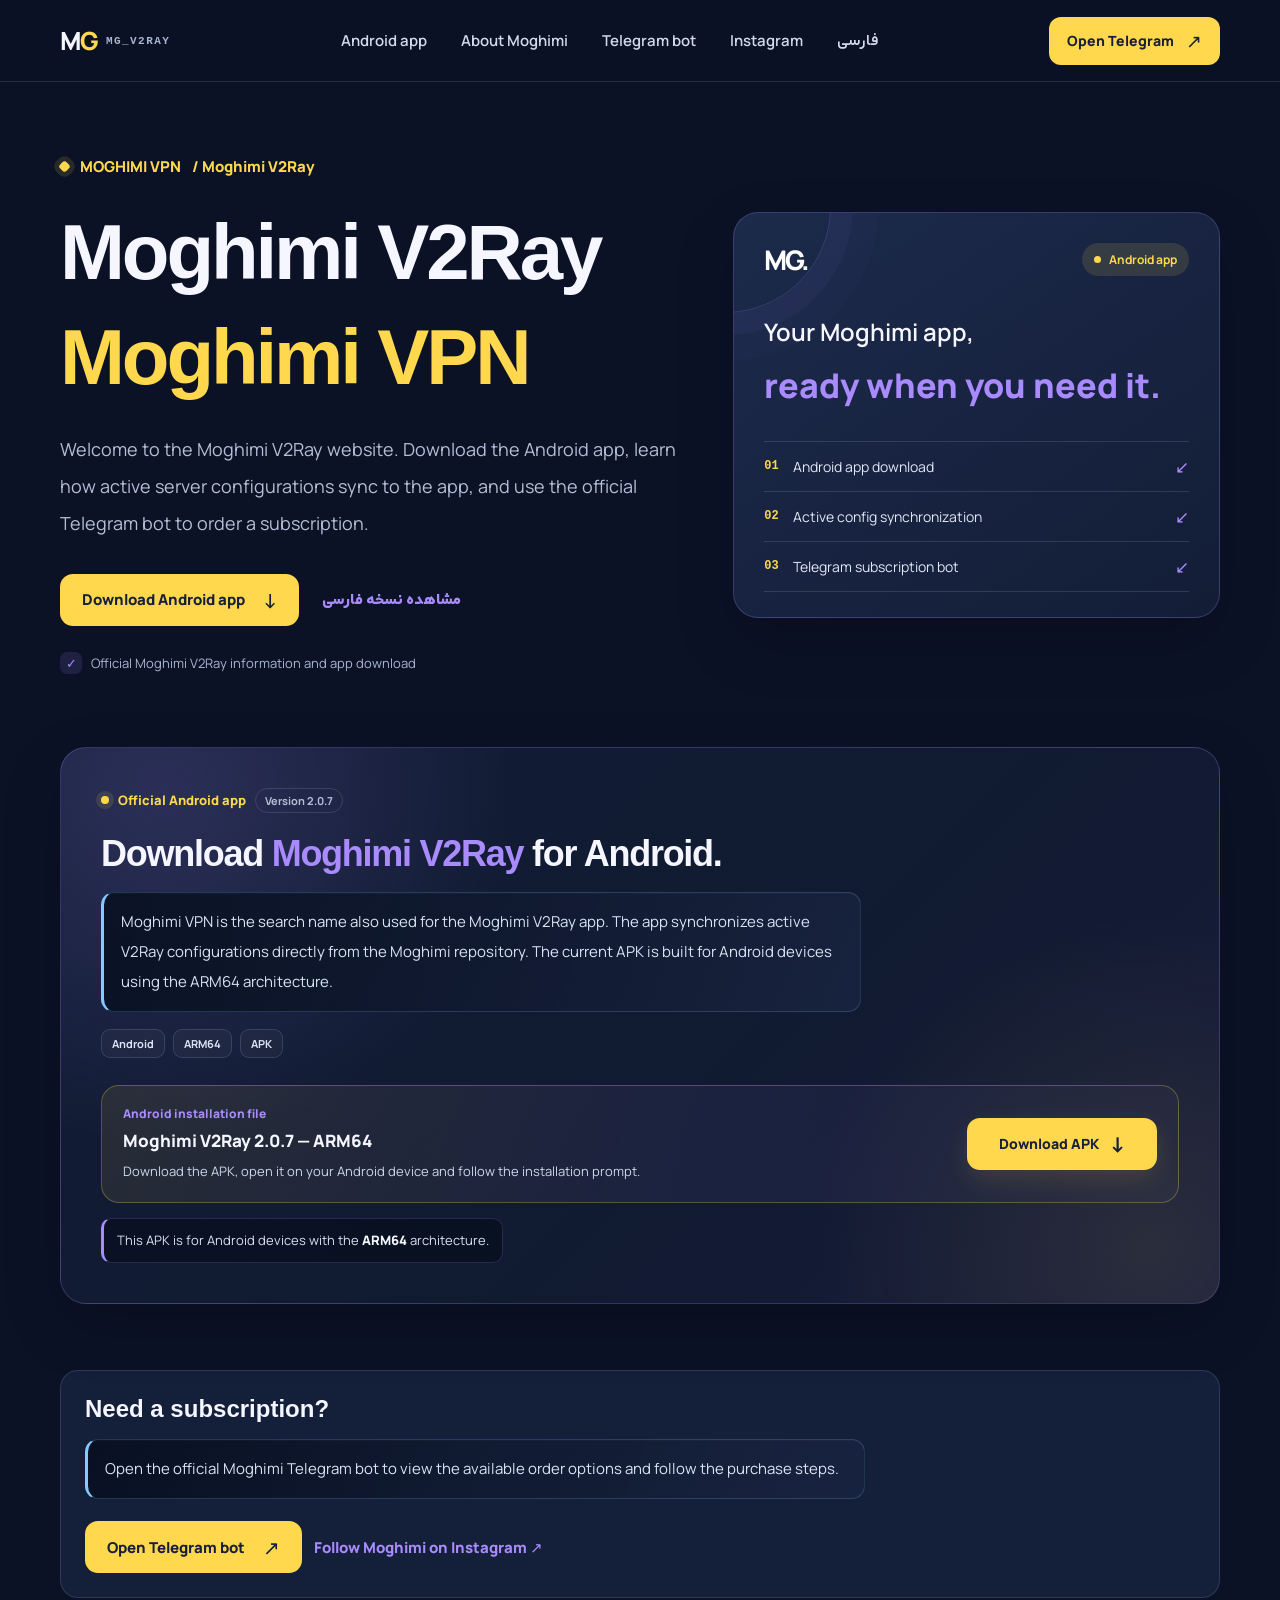
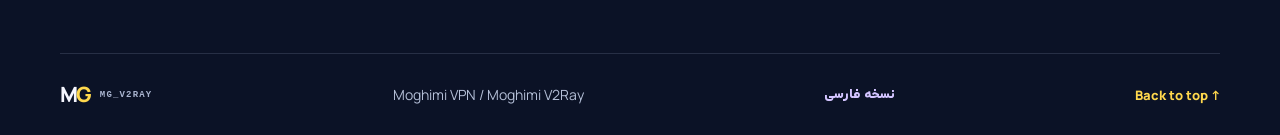
==== commit bbf45cb7: "Remove brand filler and improve explanatory text readability" ====
--- a/en/index.html
+++ b/en/index.html
@@ -74,7 +74,7 @@
 <link rel="preconnect" href="https://fonts.googleapis.com">
 <link rel="preconnect" href="https://fonts.gstatic.com" crossorigin>
 <link rel="preload" href="../fonts/Manrope-VF.ttf" as="font" type="font/ttf" crossorigin>
-<link rel="stylesheet" href="../style.css?v=20261116-2">
+<link rel="stylesheet" href="../style.css?v=20261116-3">
 <link rel="icon" type="image/png" sizes="48x48" href="../favicon-48.png">
 <link rel="icon" type="image/x-icon" href="../favicon.ico">
 <link rel="icon" type="image/svg+xml" href="../favicon.svg">
@@ -151,7 +151,7 @@
       <div class="download-copy">
         <div class="download-kicker"><span class="download-kicker-dot" aria-hidden="true"></span> Official Android app <span class="download-version">Version 2.0.7</span></div>
         <h2 id="download-title">Download <span>Moghimi V2Ray</span> for Android.</h2>
-        <p>Moghimi VPN is the search name also used for the Moghimi V2Ray app. The app synchronizes active V2Ray configurations directly from the Moghimi repository. The current APK is built for Android devices using the ARM64 architecture.</p>
+        <p class="readable-note">Moghimi VPN is the search name also used for the Moghimi V2Ray app. The app synchronizes active V2Ray configurations directly from the Moghimi repository. The current APK is built for Android devices using the ARM64 architecture.</p>
         <div class="download-meta" aria-label="App details"><span>Android</span><span>ARM64</span><span>APK</span></div>
       </div>
     </div>
@@ -166,32 +166,11 @@
     <p class="download-footnote">This APK is for Android devices with the <strong>ARM64</strong> architecture.</p>
   </section>
 
-  <section class="brand-about section-wrap en-about" id="about-moghimi" aria-labelledby="brand-about-title">
-    <div class="about-kicker">About the brand</div>
-    <div class="about-copy">
-      <h2 id="brand-about-title">Moghimi VPN and Moghimi V2Ray <span lang="fa" dir="rtl">مقیمی VPN</span></h2>
-      <p>This is the Moghimi V2Ray website. People may search for the same brand using different names, including Moghimi VPN, Moghimi V2Ray, MG_V2RAY, or the Persian terms مقیمی VPN and مقیمی وی تو ری. This page provides the Android app download, information about configuration synchronization, and access to the Telegram subscription bot.</p>
-      <div class="about-english">The website does not publish configuration strings for public copying. The Android app retrieves active entries directly from the source used by the Moghimi service.</div>
-      <div class="seo-faq" aria-label="Frequently asked questions">
-        <details>
-          <summary>Is Moghimi VPN the same as Moghimi V2Ray?</summary>
-          <p>On this website, Moghimi VPN is a search name for the Moghimi brand and its Android application, Moghimi V2Ray.</p>
-        </details>
-        <details>
-          <summary>Which devices can install the current app?</summary>
-          <p>The current download is an Android APK built for ARM64 devices. Check the app download section for the published version number.</p>
-        </details>
-        <details>
-          <summary>How do I get active V2Ray configurations?</summary>
-          <p>Configuration text is not displayed on this website. The Moghimi V2Ray Android app synchronizes active entries directly from the source.</p>
-        </details>
-      </div>
-    </div>
-  </section>
+  
 
   <section class="section-wrap en-link-card">
     <h2>Need a subscription?</h2>
-    <p>Open the official Moghimi Telegram bot to view the available order options and follow the purchase steps.</p>
+    <p class="readable-note">Open the official Moghimi Telegram bot to view the available order options and follow the purchase steps.</p>
     <div class="en-cta">
       <a class="primary-button" href="https://t.me/Moghimi_vpn_bot" target="_blank" rel="noopener noreferrer">Open Telegram bot <span>↗</span></a>
       <a class="secondary-link" href="https://www.instagram.com/moghimi_v2ray/" target="_blank" rel="noopener noreferrer">Follow Moghimi on Instagram ↗</a>
--- a/style.css
+++ b/style.css
@@ -199,32 +199,6 @@
 @media(prefers-reduced-motion:reduce){*,*::before,*::after{scroll-behavior:auto!important;animation-duration:.01ms!important;transition-duration:.01ms!important}}
 
 
-/* Brand naming + editorial detail */
-.eyebrow-en{color:var(--purple);font-size:.88em;font-weight:700;direction:ltr;unicode-bidi:isolate}
-.brand-about{display:grid;grid-template-columns:220px 1fr;gap:38px;align-items:start;margin-top:12px;margin-bottom:82px;padding:30px 0;border-block:1px solid var(--line)}
-.about-kicker{padding-top:9px;color:var(--yellow);font-size:13px;font-weight:800;letter-spacing:.02em}
-.about-copy h2{margin:0 0 11px;color:var(--ink);font-size:27px;line-height:1.5;font-weight:900}
-.about-copy h2 span{display:inline-block;margin-right:8px;color:var(--purple);font-size:.72em;font-weight:700;direction:ltr;unicode-bidi:isolate}
-.about-copy p{max-width:820px;margin:0;color:var(--muted);font-size:15px;line-height:2.1}
-.header-action:focus-visible,.primary-button:focus-visible,.mini-button:focus-visible{outline:3px solid var(--purple);outline-offset:3px}
-@media(max-width:680px){
- .eyebrow{flex-wrap:wrap;gap:8px}
- .eyebrow-en{font-size:12px}
- .brand-about{grid-template-columns:1fr;gap:10px;margin-top:0;margin-bottom:48px;padding:22px 0}
- .about-kicker{padding-top:0;font-size:12px}
- .about-copy h2{font-size:23px}
- .about-copy p{font-size:14px;line-height:2}
-}
-
-
-/* Search-friendly brand information, kept within the existing dark visual system */
-.about-english{max-width:820px;margin-top:14px;padding:13px 16px;border:1px solid var(--line);border-radius:14px;background:var(--surface);color:var(--muted);font-size:14px;line-height:1.8}
-.seo-faq{display:grid;gap:9px;max-width:820px;margin-top:16px}
-.seo-faq details{padding:12px 15px;border:1px solid var(--line);border-radius:13px;background:var(--surface)}
-.seo-faq summary{cursor:pointer;color:var(--ink);font-size:14px;font-weight:800;line-height:1.8}
-.seo-faq details p{margin-top:8px;font-size:14px;line-height:1.9}
-
-
 /* Official Android app download section */
 .app-download-section{
   position:relative;isolation:isolate;overflow:hidden;
@@ -316,3 +290,41 @@
 .footer-social:hover{color:var(--yellow)}
 @media(max-width:900px){.private-inner{grid-template-columns:1fr 1fr;gap:25px}.telegram-inner{grid-template-columns:1fr .9fr;gap:28px}.instagram-card{grid-template-columns:55px 1fr}.instagram-button{grid-column:2;justify-self:start}}
 @media(max-width:680px){.private-inner{display:flex;flex-direction:column;align-items:stretch;gap:18px}.telegram-inner{grid-template-columns:1fr;gap:24px;padding-top:44px;padding-bottom:44px}.telegram-copy h2{font-size:36px}.telegram-copy>p{font-size:14px}.telegram-purchase-panel{padding:21px;border-radius:16px}.telegram-purchase-title{font-size:20px}.telegram-purchase-panel p{font-size:13px}.instagram-section{padding-top:30px}.instagram-card{grid-template-columns:1fr;gap:12px;padding:20px;border-radius:16px}.instagram-symbol{width:50px;height:50px;font-size:31px}.instagram-copy h2{font-size:18px}.instagram-copy p{font-size:12px}.instagram-button{grid-column:auto;width:100%;white-space:normal}.footer-social{font-size:12px}}
+
+
+/* Readable explanatory notes: calm contrast, clear edge and comfortable spacing */
+.readable-note{
+  max-width:780px;
+  margin:16px 0 0;
+  padding:14px 17px;
+  border:1px solid rgba(130,202,255,.2);
+  border-inline-start:3px solid #82caff;
+  border-radius:13px;
+  background:linear-gradient(112deg,rgba(7,15,31,.88),rgba(26,37,66,.78));
+  box-shadow:inset 0 1px rgba(255,255,255,.025);
+  color:#d8e3f4!important;
+  font-size:15px!important;
+  line-height:2!important;
+}
+.readable-note strong{color:#f5f7ff}
+.download-footnote{
+  display:block;
+  width:fit-content;
+  max-width:100%;
+  margin:15px 0 0;
+  padding:9px 13px;
+  border:1px solid rgba(169,139,255,.2);
+  border-inline-start:3px solid var(--purple);
+  border-radius:10px;
+  background:rgba(7,15,31,.76);
+  color:#d9e1f1;
+  font-size:13px;
+  line-height:1.9;
+}
+.download-footnote strong{color:#f5f7ff}
+.download-action-copy small{color:#cbd7ea;font-size:13px;line-height:1.9}
+@media(max-width:680px){
+  .readable-note{margin-top:13px;padding:12px 13px;font-size:14px!important;line-height:1.95!important}
+  .download-footnote{margin-top:12px;padding:8px 10px;font-size:12px;line-height:1.85}
+  .download-action-copy small{font-size:12px;line-height:1.85}
+}
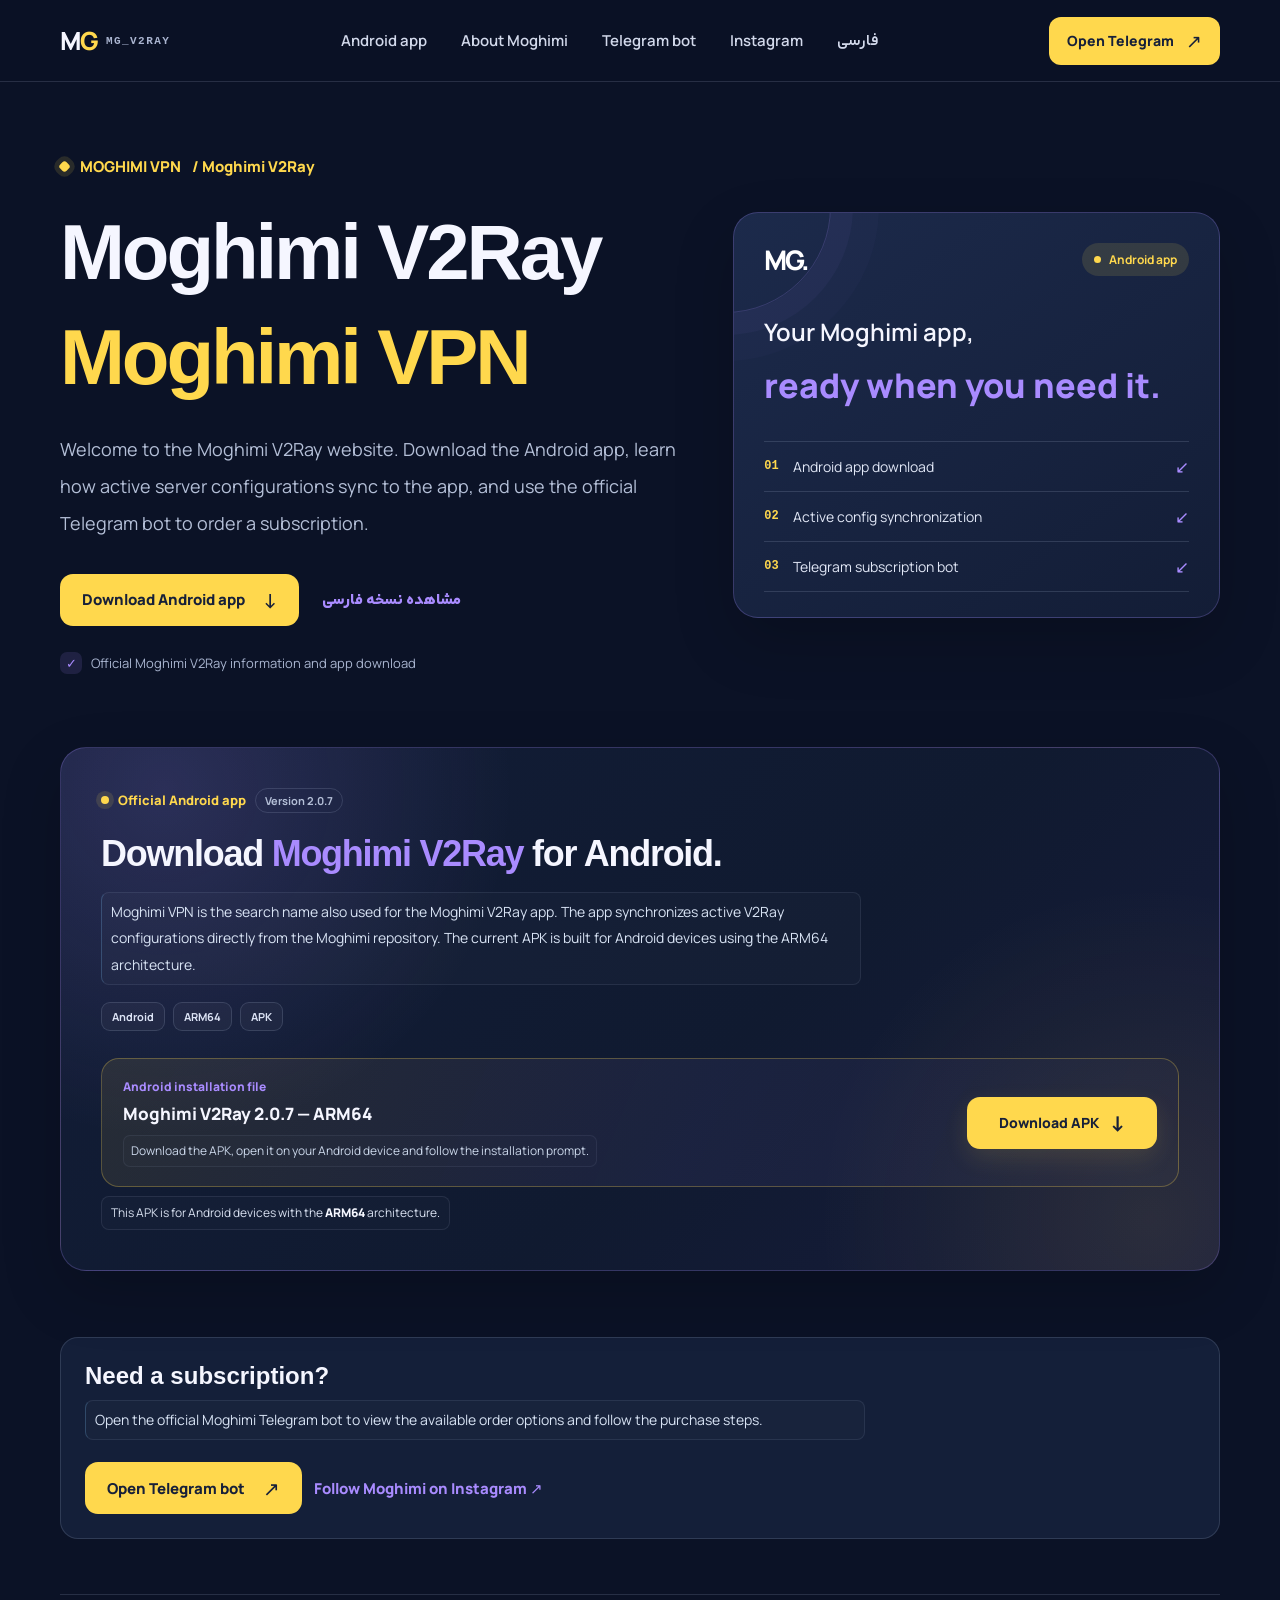
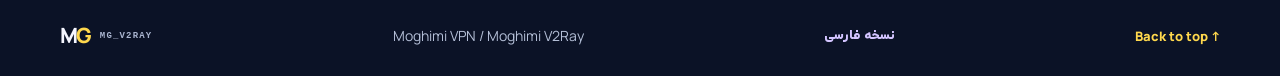
==== commit f8a42a49: "Make small explanatory text borders subtle" ====
--- a/en/index.html
+++ b/en/index.html
@@ -74,7 +74,7 @@
 <link rel="preconnect" href="https://fonts.googleapis.com">
 <link rel="preconnect" href="https://fonts.gstatic.com" crossorigin>
 <link rel="preload" href="../fonts/Manrope-VF.ttf" as="font" type="font/ttf" crossorigin>
-<link rel="stylesheet" href="../style.css?v=20261116-3">
+<link rel="stylesheet" href="../style.css?v=20261116-4">
 <link rel="icon" type="image/png" sizes="48x48" href="../favicon-48.png">
 <link rel="icon" type="image/x-icon" href="../favicon.ico">
 <link rel="icon" type="image/svg+xml" href="../favicon.svg">
--- a/style.css
+++ b/style.css
@@ -295,36 +295,46 @@
 /* Readable explanatory notes: calm contrast, clear edge and comfortable spacing */
 .readable-note{
   max-width:780px;
-  margin:16px 0 0;
-  padding:14px 17px;
-  border:1px solid rgba(130,202,255,.2);
-  border-inline-start:3px solid #82caff;
-  border-radius:13px;
-  background:linear-gradient(112deg,rgba(7,15,31,.88),rgba(26,37,66,.78));
-  box-shadow:inset 0 1px rgba(255,255,255,.025);
+  margin:10px 0 0;
+  padding:6px 9px;
+  border:1px solid rgba(190,207,236,.10);
+  border-inline-start:1px solid rgba(130,202,255,.23);
+  border-radius:8px;
+  background:rgba(255,255,255,.018);
   color:#d8e3f4!important;
-  font-size:15px!important;
-  line-height:2!important;
+  font-size:14px!important;
+  line-height:1.9!important;
 }
 .readable-note strong{color:#f5f7ff}
 .download-footnote{
   display:block;
   width:fit-content;
   max-width:100%;
-  margin:15px 0 0;
-  padding:9px 13px;
-  border:1px solid rgba(169,139,255,.2);
-  border-inline-start:3px solid var(--purple);
-  border-radius:10px;
-  background:rgba(7,15,31,.76);
+  margin:9px 0 0;
+  padding:5px 9px;
+  border:1px solid rgba(190,207,236,.10);
+  border-radius:8px;
+  background:rgba(255,255,255,.015);
   color:#d9e1f1;
-  font-size:13px;
-  line-height:1.9;
+  font-size:12px;
+  line-height:1.8;
 }
 .download-footnote strong{color:#f5f7ff}
-.download-action-copy small{color:#cbd7ea;font-size:13px;line-height:1.9}
+.download-action-copy small{
+  display:block;
+  width:fit-content;
+  max-width:100%;
+  margin-top:3px;
+  padding:4px 7px;
+  border:1px solid rgba(190,207,236,.08);
+  border-radius:7px;
+  background:rgba(255,255,255,.012);
+  color:#cbd7ea;
+  font-size:12px;
+  line-height:1.8
+}
 @media(max-width:680px){
-  .readable-note{margin-top:13px;padding:12px 13px;font-size:14px!important;line-height:1.95!important}
-  .download-footnote{margin-top:12px;padding:8px 10px;font-size:12px;line-height:1.85}
-  .download-action-copy small{font-size:12px;line-height:1.85}
-}
+  .readable-note{margin-top:8px;padding:6px 8px;font-size:13px!important;line-height:1.85!important}
+  .download-footnote{margin-top:8px;padding:5px 8px;font-size:11px;line-height:1.8}
+  .download-action-copy small{font-size:11px;line-height:1.8}
+}
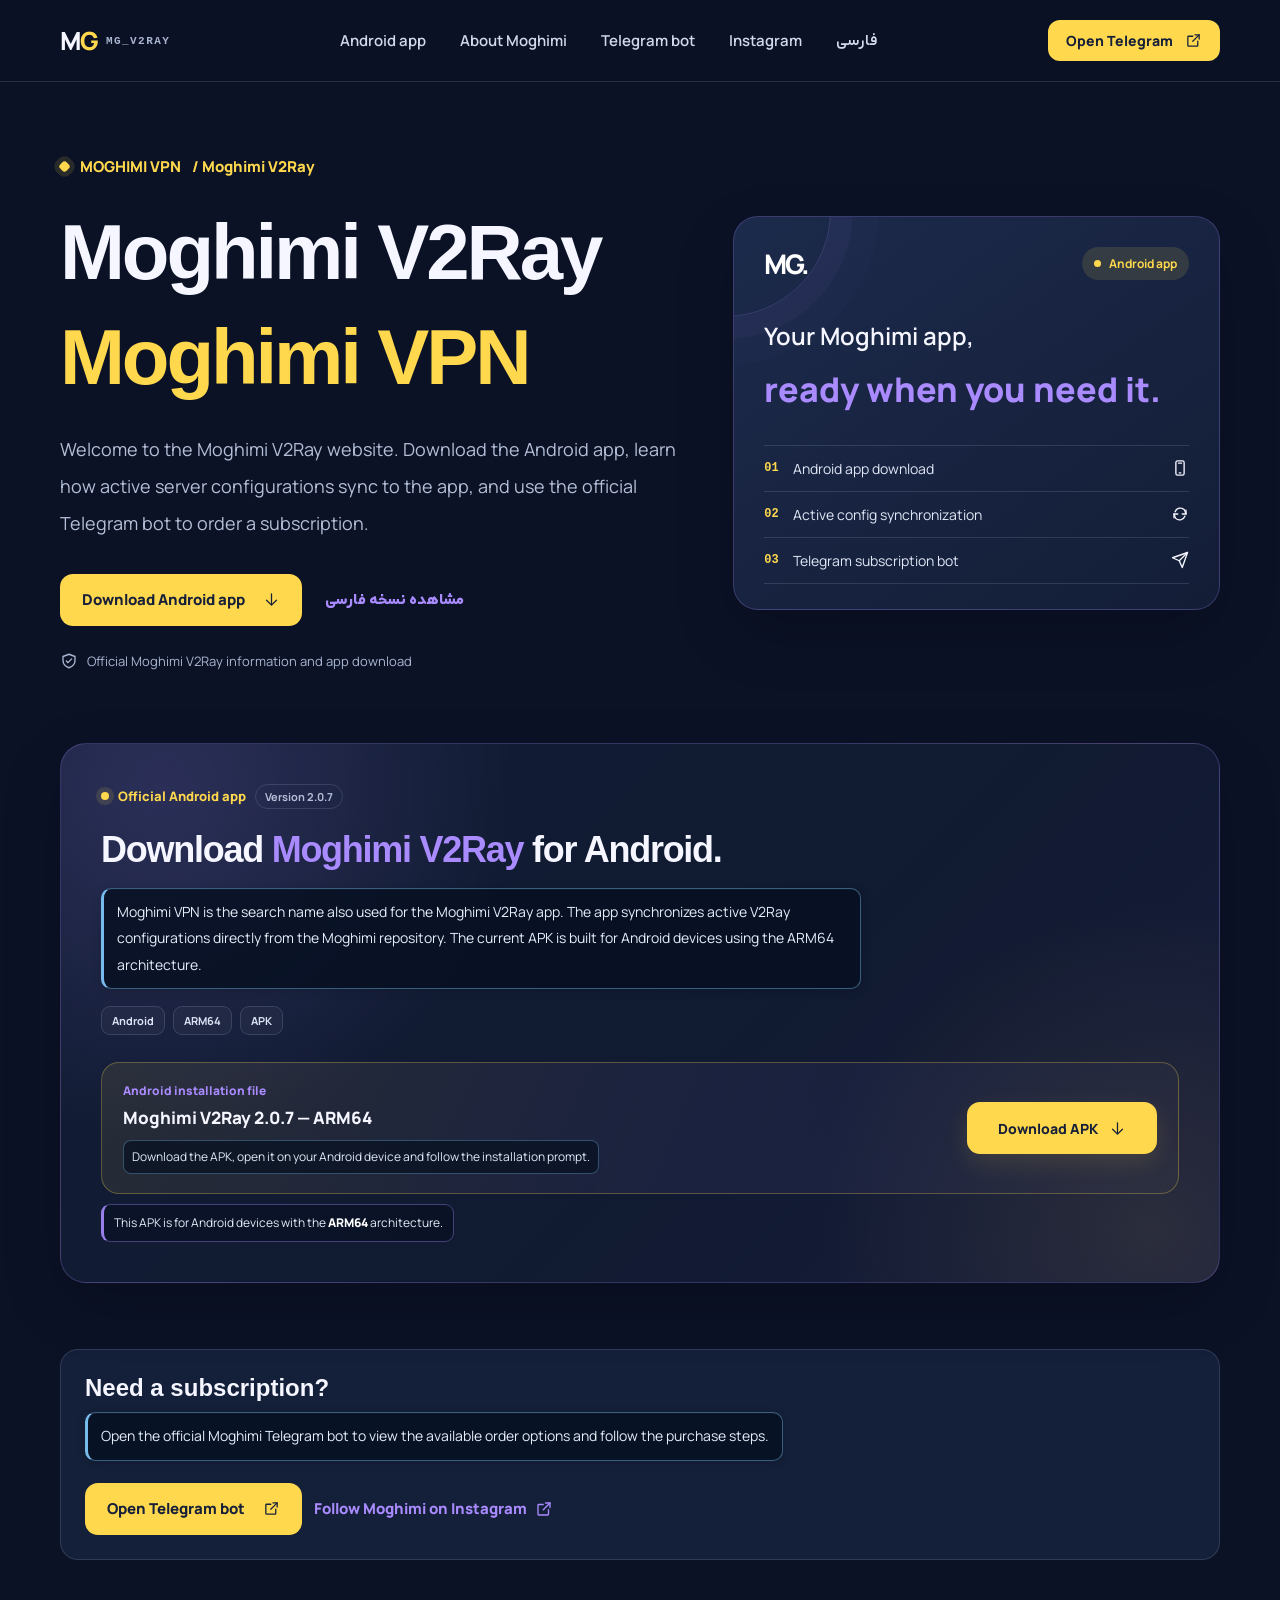
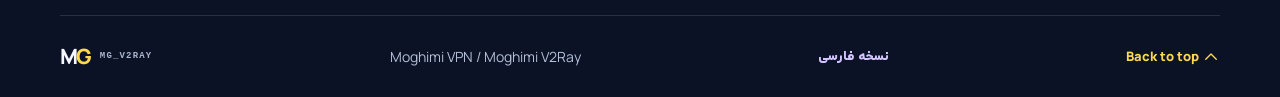
==== commit 2444b94d: "Polish site icons and make compact text frames clearly visible" ====
--- a/en/index.html
+++ b/en/index.html
@@ -74,7 +74,7 @@
 <link rel="preconnect" href="https://fonts.googleapis.com">
 <link rel="preconnect" href="https://fonts.gstatic.com" crossorigin>
 <link rel="preload" href="../fonts/Manrope-VF.ttf" as="font" type="font/ttf" crossorigin>
-<link rel="stylesheet" href="../style.css?v=20261116-4">
+<link rel="stylesheet" href="../style.css?v=20261116-7">
 <link rel="icon" type="image/png" sizes="48x48" href="../favicon-48.png">
 <link rel="icon" type="image/x-icon" href="../favicon.ico">
 <link rel="icon" type="image/svg+xml" href="../favicon.svg">
@@ -120,7 +120,7 @@
     <a href="https://www.instagram.com/moghimi_v2ray/" target="_blank" rel="noopener noreferrer">Instagram</a>
     <a href="../" lang="fa" hreflang="fa-IR">فارسی</a>
   </nav>
-  <a class="header-action" href="https://t.me/Moghimi_vpn_bot" target="_blank" rel="noopener noreferrer">Open Telegram <span>↗</span></a>
+  <a class="header-action" href="https://t.me/Moghimi_vpn_bot" target="_blank" rel="noopener noreferrer">Open Telegram <svg class="ui-icon" viewBox="0 0 24 24" fill="none" stroke="currentColor" stroke-width="1.8" stroke-linecap="round" stroke-linejoin="round" aria-hidden="true" focusable="false"><path d="M14 4h6v6"/><path d="m20 4-9 9"/><path d="M18 13v6a1 1 0 0 1-1 1H5a1 1 0 0 1-1-1V7a1 1 0 0 1 1-1h6"/></svg></a>
 </header>
 
 <main class="en-page">
@@ -130,18 +130,18 @@
       <h1>Moghimi V2Ray<br><span>Moghimi VPN</span></h1>
       <p class="hero-description">Welcome to the Moghimi V2Ray website. Download the Android app, learn how active server configurations sync to the app, and use the official Telegram bot to order a subscription.</p>
       <div class="hero-cta">
-        <a href="#download-app" class="primary-button">Download Android app <span>↓</span></a>
+        <a href="#download-app" class="primary-button">Download Android app <svg class="ui-icon" viewBox="0 0 24 24" fill="none" stroke="currentColor" stroke-width="1.8" stroke-linecap="round" stroke-linejoin="round" aria-hidden="true" focusable="false"><path d="M12 4v15"/><path d="m5 13 7 7 7-7"/></svg></a>
         <a href="../" class="secondary-link" lang="fa">مشاهده نسخه فارسی</a>
       </div>
-      <div class="hero-trust"><span>✓</span> Official Moghimi V2Ray information and app download</div>
+      <div class="hero-trust"><svg class="ui-icon" viewBox="0 0 24 24" fill="none" stroke="currentColor" stroke-width="1.8" stroke-linecap="round" stroke-linejoin="round" aria-hidden="true" focusable="false"><path d="M12 3 20 6v5c0 5-3.4 8.4-8 10-4.6-1.6-8-5-8-10V6l8-3Z"/><path d="m8.5 12 2.2 2.2 4.8-5"/></svg> Official Moghimi V2Ray information and app download</div>
     </div>
     <aside class="hero-aside" aria-label="Moghimi app details">
       <div class="aside-top"><span class="aside-mark">MG.</span><span class="aside-pill"><i></i> Android app</span></div>
       <div class="aside-message">Your Moghimi app,<strong>ready when you need it.</strong></div>
       <div class="aside-points">
-        <div><b>01</b><span>Android app download</span><i>↙</i></div>
-        <div><b>02</b><span>Active config synchronization</span><i>↙</i></div>
-        <div><b>03</b><span>Telegram subscription bot</span><i>↙</i></div>
+        <div><b>01</b><span>Android app download</span><svg class="ui-icon" viewBox="0 0 24 24" fill="none" stroke="currentColor" stroke-width="1.8" stroke-linecap="round" stroke-linejoin="round" aria-hidden="true" focusable="false"><rect x="6.5" y="2.5" width="11" height="19" rx="2.2"/><path d="M10 5.5h4M11 18.5h2"/></svg></div>
+        <div><b>02</b><span>Active config synchronization</span><svg class="ui-icon" viewBox="0 0 24 24" fill="none" stroke="currentColor" stroke-width="1.8" stroke-linecap="round" stroke-linejoin="round" aria-hidden="true" focusable="false"><path d="M20 7v5h-5"/><path d="M4 17v-5h5"/><path d="M5.5 9A7.5 7.5 0 0 1 18 6.5L20 12"/><path d="M4 12l2 5.5A7.5 7.5 0 0 0 18.5 15"/></svg></div>
+        <div><b>03</b><span>Telegram subscription bot</span><svg class="ui-icon" viewBox="0 0 24 24" fill="none" stroke="currentColor" stroke-width="1.8" stroke-linecap="round" stroke-linejoin="round" aria-hidden="true" focusable="false"><path d="m22 2-7 20-4-9-9-4Z"/><path d="M22 2 11 13"/></svg></div>
       </div>
     </aside>
   </section>
@@ -161,7 +161,7 @@
         <strong>Moghimi V2Ray 2.0.7 — ARM64</strong>
         <small>Download the APK, open it on your Android device and follow the installation prompt.</small>
       </div>
-      <a class="download-button" href="https://atrwhvyhopifugphfcpe.supabase.co/storage/v1/object/public/app-releases/MoghimiV2Ray_2.0.7_arm64-v8a.apk" aria-label="Download Moghimi V2Ray Android APK">Download APK <span aria-hidden="true">↓</span></a>
+      <a class="download-button" href="https://atrwhvyhopifugphfcpe.supabase.co/storage/v1/object/public/app-releases/MoghimiV2Ray_2.0.7_arm64-v8a.apk" aria-label="Download Moghimi V2Ray Android APK">Download APK <svg class="ui-icon" viewBox="0 0 24 24" fill="none" stroke="currentColor" stroke-width="1.8" stroke-linecap="round" stroke-linejoin="round" aria-hidden="true" focusable="false"><path d="M12 4v15"/><path d="m5 13 7 7 7-7"/></svg></a>
     </div>
     <p class="download-footnote">This APK is for Android devices with the <strong>ARM64</strong> architecture.</p>
   </section>
@@ -172,8 +172,8 @@
     <h2>Need a subscription?</h2>
     <p class="readable-note">Open the official Moghimi Telegram bot to view the available order options and follow the purchase steps.</p>
     <div class="en-cta">
-      <a class="primary-button" href="https://t.me/Moghimi_vpn_bot" target="_blank" rel="noopener noreferrer">Open Telegram bot <span>↗</span></a>
-      <a class="secondary-link" href="https://www.instagram.com/moghimi_v2ray/" target="_blank" rel="noopener noreferrer">Follow Moghimi on Instagram ↗</a>
+      <a class="primary-button" href="https://t.me/Moghimi_vpn_bot" target="_blank" rel="noopener noreferrer">Open Telegram bot <svg class="ui-icon" viewBox="0 0 24 24" fill="none" stroke="currentColor" stroke-width="1.8" stroke-linecap="round" stroke-linejoin="round" aria-hidden="true" focusable="false"><path d="M14 4h6v6"/><path d="m20 4-9 9"/><path d="M18 13v6a1 1 0 0 1-1 1H5a1 1 0 0 1-1-1V7a1 1 0 0 1 1-1h6"/></svg></a>
+      <a class="secondary-link" href="https://www.instagram.com/moghimi_v2ray/" target="_blank" rel="noopener noreferrer">Follow Moghimi on Instagram <svg class="ui-icon" viewBox="0 0 24 24" fill="none" stroke="currentColor" stroke-width="1.8" stroke-linecap="round" stroke-linejoin="round" aria-hidden="true" focusable="false"><path d="M14 4h6v6"/><path d="m20 4-9 9"/><path d="M18 13v6a1 1 0 0 1-1 1H5a1 1 0 0 1-1-1V7a1 1 0 0 1 1-1h6"/></svg></a>
     </div>
   </section>
 </main>
@@ -182,7 +182,7 @@
   <a class="brand footer-brand" href="../"><span class="brand-glyph">M<span>G</span></span><span class="brand-label">MG_V2RAY</span></a>
   <span class="footer-message">Moghimi VPN / Moghimi V2Ray</span>
   <a href="../" lang="fa" class="footer-social">نسخه فارسی</a>
-  <a href="#home" class="back-top">Back to top ↑</a>
+  <a href="#home" class="back-top">Back to top <svg class="ui-icon" viewBox="0 0 24 24" fill="none" stroke="currentColor" stroke-width="1.8" stroke-linecap="round" stroke-linejoin="round" aria-hidden="true" focusable="false"><path d="m5 15 7-7 7 7"/></svg></a>
 </footer>
 </body>
 </html>
--- a/style.css
+++ b/style.css
@@ -338,3 +338,31 @@
   .download-footnote{margin-top:8px;padding:5px 8px;font-size:11px;line-height:1.8}
   .download-action-copy small{font-size:11px;line-height:1.8}
 }
+
+
+/* A single, professional line-icon system */
+.ui-icon{display:inline-block;width:18px;height:18px;flex:0 0 auto;fill:none;stroke:currentColor;stroke-width:1.8;stroke-linecap:round;stroke-linejoin:round;vertical-align:middle;overflow:visible}
+a .ui-icon,button .ui-icon{transition:transform .18s ease}
+a:hover .ui-icon,button:hover .ui-icon{transform:translateX(-2px)}
+.en-page a:hover .ui-icon,.en-page button:hover .ui-icon{transform:translateX(2px)}
+.hero-trust>.ui-icon{width:18px;height:18px}
+.aside-points>.ui-icon{width:18px;height:18px;color:var(--purple);margin-inline-start:auto}
+.quick-icon>.ui-icon{width:22px;height:22px}
+.telegram-mark>.ui-icon,.instagram-symbol>.ui-icon{width:27px;height:27px}
+.primary-button>.ui-icon,.header-action>.ui-icon,.download-button>.ui-icon,.bot-buy-button>.ui-icon,.instagram-button>.ui-icon{width:17px;height:17px}
+.primary-button>span:not([aria-hidden="true"]){font-size:inherit;font-weight:inherit}
+.mobile-nav b .ui-icon{width:20px;height:20px}
+.mobile-nav .mobile-nav-main b .ui-icon{width:18px;height:18px}
+.copy-card>.ui-icon,.icon-button>.ui-icon{width:17px;height:17px}
+.panel-icon>.ui-icon{width:22px;height:22px}
+.success-mark>.ui-icon{width:20px;height:20px}
+
+/* Visible, compact frames around short explanatory copy */
+.readable-note{display:block;width:fit-content;max-width:min(100%,820px);margin:10px 0 0;padding:10px 13px;border:1px solid rgba(130,202,255,.42)!important;border-inline-start:3px solid rgba(130,202,255,.92)!important;border-radius:10px;background:rgba(7,17,34,.86)!important;box-shadow:0 2px 10px rgba(0,0,0,.14),inset 0 1px rgba(255,255,255,.025);color:#e5edf9!important;font-size:14px!important;line-height:1.9!important}
+.download-footnote{display:block;width:fit-content;max-width:100%;margin:10px 0 0;padding:7px 10px;border:1px solid rgba(169,139,255,.38);border-inline-start:3px solid rgba(169,139,255,.9);border-radius:9px;background:rgba(10,17,36,.78);color:#e5ebf7;font-size:12px;line-height:1.85}
+.download-footnote strong{color:#fff}
+.download-action-copy small{display:block;width:fit-content;max-width:100%;margin-top:4px;padding:5px 8px;border:1px solid rgba(130,202,255,.32);border-radius:8px;background:rgba(8,17,33,.72);color:#e0eaf8;font-size:12px;line-height:1.8}
+.quick-strip small{display:inline-block;width:fit-content;max-width:100%;margin-top:5px;padding:3px 7px;border:1px solid rgba(169,139,255,.30);border-radius:7px;background:rgba(169,139,255,.08);color:#d5def0;font-size:12px}
+.active-count-status,.price-note{display:inline-block;width:fit-content;max-width:100%;margin-top:7px;padding:5px 8px;border:1px solid rgba(130,202,255,.28);border-radius:8px;background:rgba(7,17,34,.65);color:#e0eaf8;line-height:1.8}
+.quick-icon,.telegram-mark,.instagram-symbol,.mobile-nav b{font-size:0}
+@media(max-width:680px){.readable-note{margin-top:8px;padding:8px 10px;font-size:13px!important;line-height:1.85!important}.download-footnote{margin-top:8px;padding:6px 8px;font-size:11px}.download-action-copy small{font-size:11px;line-height:1.8}.quick-strip small{font-size:11px;padding:3px 6px}.active-count-status,.price-note{font-size:11px;padding:4px 7px}}
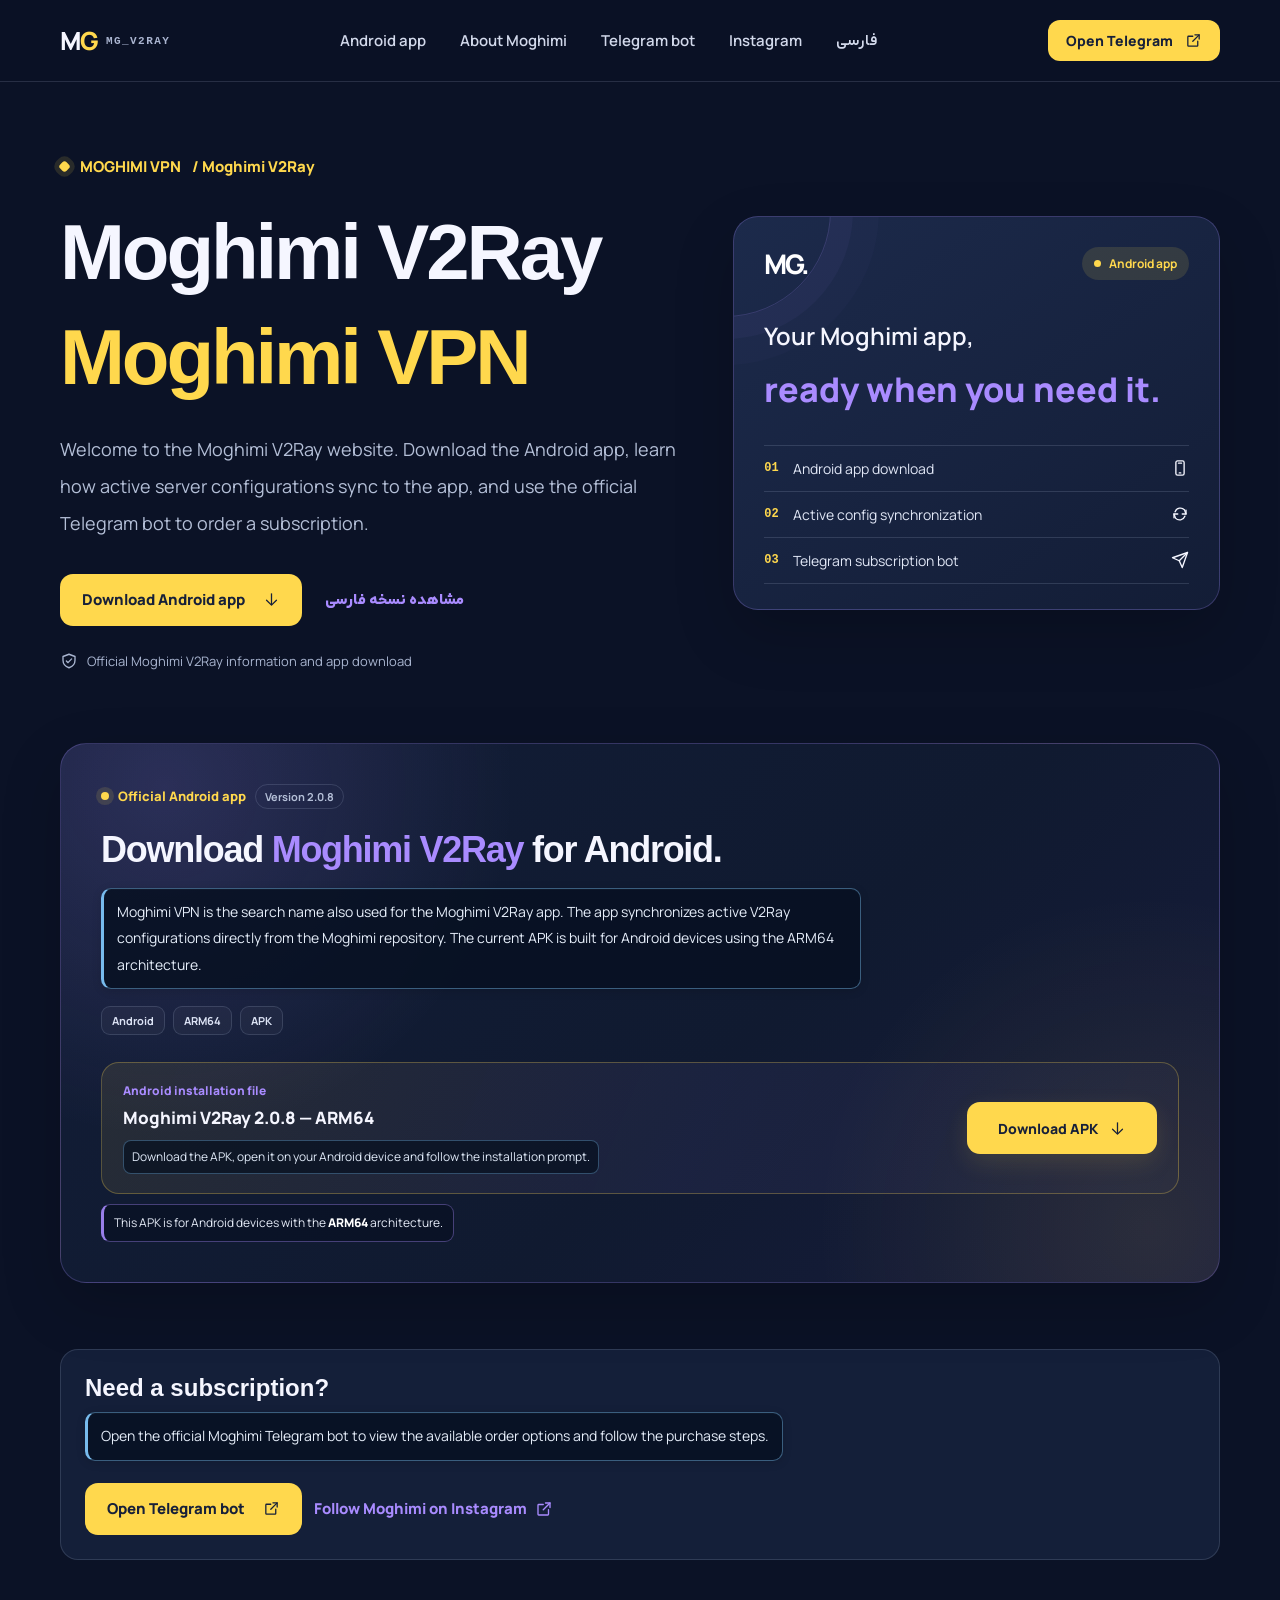
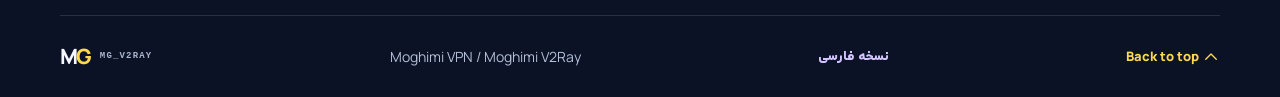
==== commit bfbe3250: "Update English Android download to Moghimi V2Ray 2.0.8" ====
--- a/en/index.html
+++ b/en/index.html
@@ -62,8 +62,8 @@
       "alternateName": ["Moghimi VPN", "MG_V2RAY"],
       "applicationCategory": "UtilitiesApplication",
       "operatingSystem": "Android",
-      "softwareVersion": "2.0.7",
-      "downloadUrl": "https://atrwhvyhopifugphfcpe.supabase.co/storage/v1/object/public/app-releases/MoghimiV2Ray_2.0.7_arm64-v8a.apk",
+      "softwareVersion": "2.0.8",
+      "downloadUrl": "https://atrwhvyhopifugphfcpe.supabase.co/storage/v1/object/public/app-releases/MoghimiV2Ray_2.0.8_arm64-v8a.apk",
       "url": "https://moghimi-ir.github.io/MG_V2RAY/",
       "description": "The Moghimi Android app for managing and synchronizing active V2Ray configurations."
     }
@@ -149,7 +149,7 @@
   <section class="app-download-section section-wrap" id="download-app" aria-labelledby="download-title">
     <div class="download-header">
       <div class="download-copy">
-        <div class="download-kicker"><span class="download-kicker-dot" aria-hidden="true"></span> Official Android app <span class="download-version">Version 2.0.7</span></div>
+        <div class="download-kicker"><span class="download-kicker-dot" aria-hidden="true"></span> Official Android app <span class="download-version">Version 2.0.8</span></div>
         <h2 id="download-title">Download <span>Moghimi V2Ray</span> for Android.</h2>
         <p class="readable-note">Moghimi VPN is the search name also used for the Moghimi V2Ray app. The app synchronizes active V2Ray configurations directly from the Moghimi repository. The current APK is built for Android devices using the ARM64 architecture.</p>
         <div class="download-meta" aria-label="App details"><span>Android</span><span>ARM64</span><span>APK</span></div>
@@ -158,10 +158,10 @@
     <div class="download-action-card">
       <div class="download-action-copy">
         <span class="download-file-label">Android installation file</span>
-        <strong>Moghimi V2Ray 2.0.7 — ARM64</strong>
+        <strong>Moghimi V2Ray 2.0.8 — ARM64</strong>
         <small>Download the APK, open it on your Android device and follow the installation prompt.</small>
       </div>
-      <a class="download-button" href="https://atrwhvyhopifugphfcpe.supabase.co/storage/v1/object/public/app-releases/MoghimiV2Ray_2.0.7_arm64-v8a.apk" aria-label="Download Moghimi V2Ray Android APK">Download APK <svg class="ui-icon" viewBox="0 0 24 24" fill="none" stroke="currentColor" stroke-width="1.8" stroke-linecap="round" stroke-linejoin="round" aria-hidden="true" focusable="false"><path d="M12 4v15"/><path d="m5 13 7 7 7-7"/></svg></a>
+      <a class="download-button" href="https://atrwhvyhopifugphfcpe.supabase.co/storage/v1/object/public/app-releases/MoghimiV2Ray_2.0.8_arm64-v8a.apk" aria-label="Download Moghimi V2Ray Android APK">Download APK <svg class="ui-icon" viewBox="0 0 24 24" fill="none" stroke="currentColor" stroke-width="1.8" stroke-linecap="round" stroke-linejoin="round" aria-hidden="true" focusable="false"><path d="M12 4v15"/><path d="m5 13 7 7 7-7"/></svg></a>
     </div>
     <p class="download-footnote">This APK is for Android devices with the <strong>ARM64</strong> architecture.</p>
   </section>
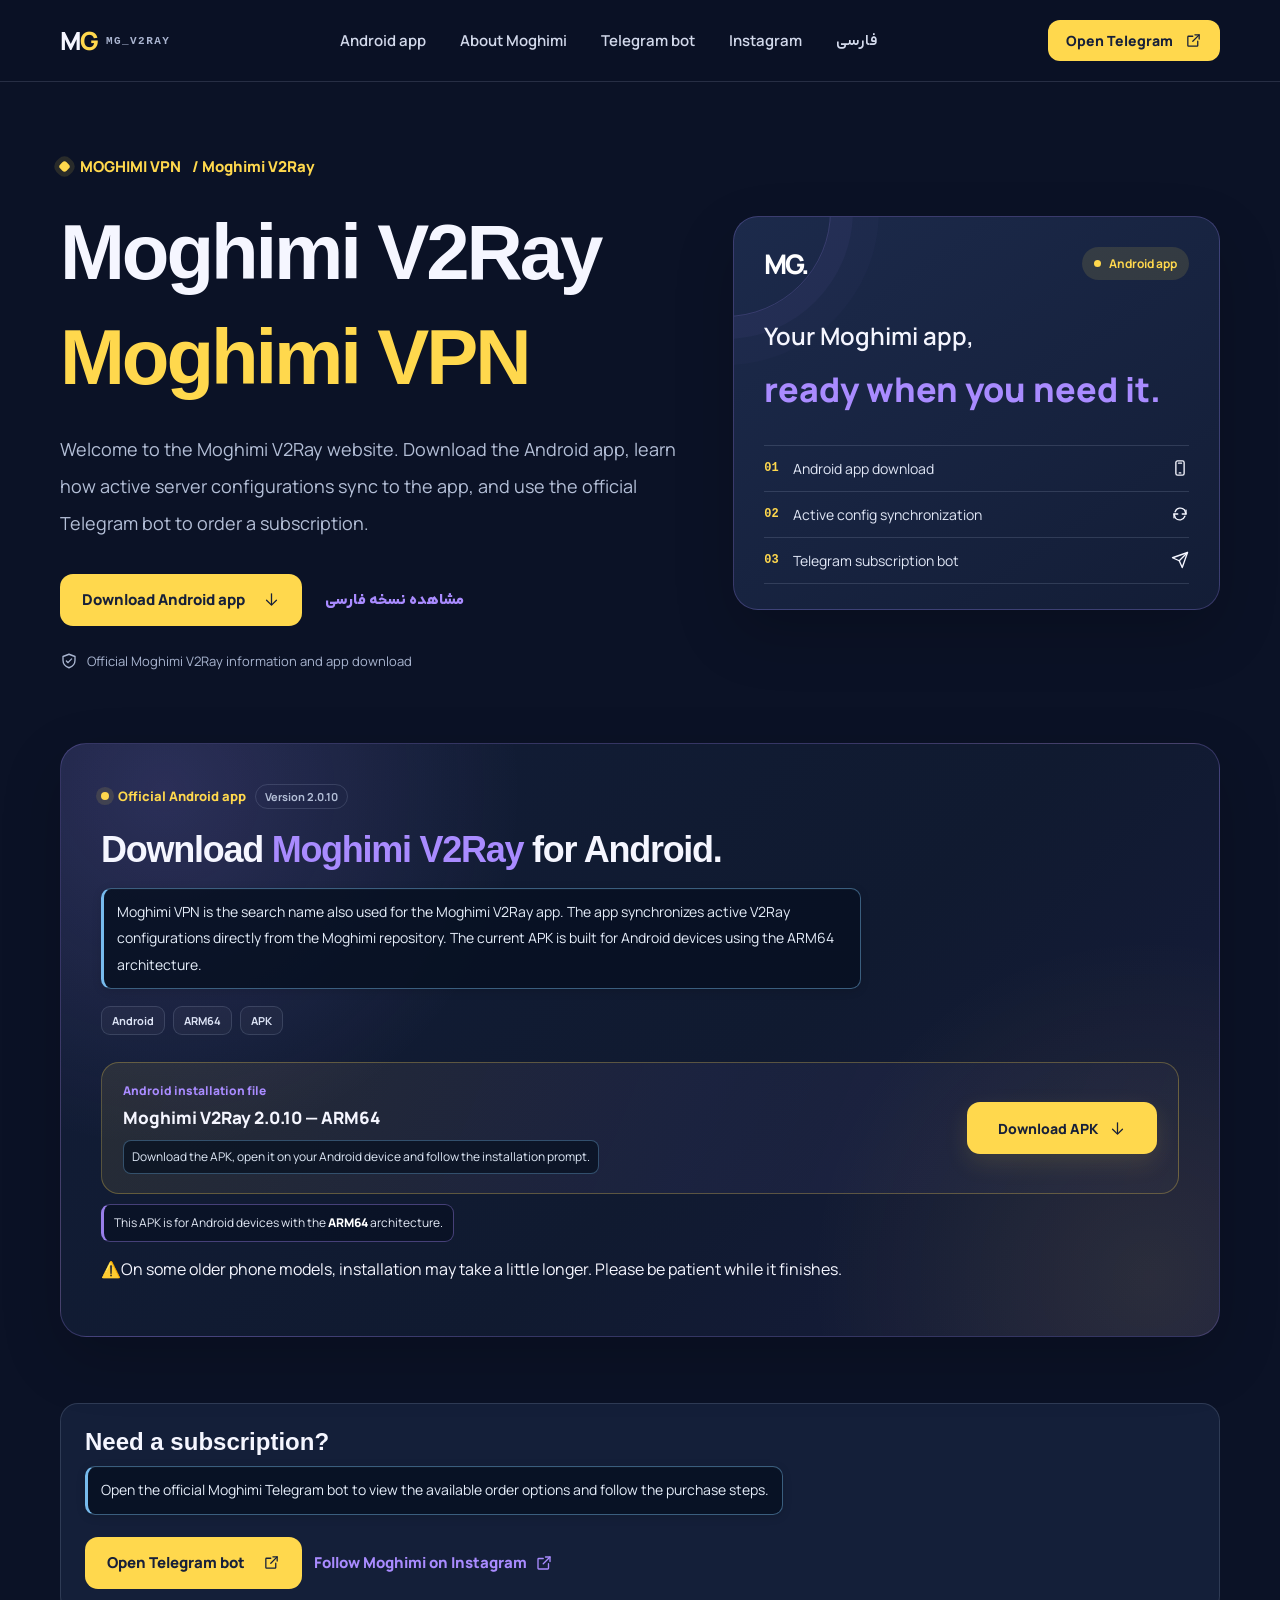
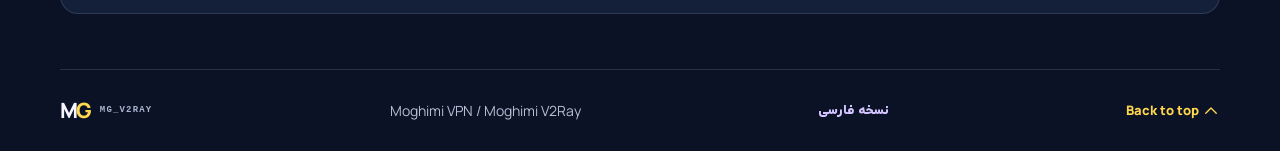
==== commit 8f8178d8: "Update English site download to Moghimi V2Ray 2.0.10" ====
--- a/en/index.html
+++ b/en/index.html
@@ -62,8 +62,8 @@
       "alternateName": ["Moghimi VPN", "MG_V2RAY"],
       "applicationCategory": "UtilitiesApplication",
       "operatingSystem": "Android",
-      "softwareVersion": "2.0.8",
-      "downloadUrl": "https://atrwhvyhopifugphfcpe.supabase.co/storage/v1/object/public/app-releases/MoghimiV2Ray_2.0.8_arm64-v8a.apk",
+      "softwareVersion": "2.0.10",
+      "downloadUrl": "https://atrwhvyhopifugphfcpe.supabase.co/storage/v1/object/public/app-releases/MoghimiV2Ray_2.0.10_arm64-v8a.apk",
       "url": "https://moghimi-ir.github.io/MG_V2RAY/",
       "description": "The Moghimi Android app for managing and synchronizing active V2Ray configurations."
     }
@@ -71,10 +71,10 @@
 }
 </script>
 <title>Moghimi VPN &amp; V2Ray | Official Android App — MG_V2RAY</title>
-<link rel="preconnect" href="https://fonts.googleapis.com">
-<link rel="preconnect" href="https://fonts.gstatic.com" crossorigin>
+<link rel="preconnect" href="https://atrwhvyhopifugphfcpe.supabase.co" crossorigin>
+<link rel="preconnect" href="https://qaxiunpklkbgfjwmpwfp.supabase.co" crossorigin>
 <link rel="preload" href="../fonts/Manrope-VF.ttf" as="font" type="font/ttf" crossorigin>
-<link rel="stylesheet" href="../style.css?v=20261116-7">
+<link rel="stylesheet" href="../style.css?v=20261124-8">
 <link rel="icon" type="image/png" sizes="48x48" href="../favicon-48.png">
 <link rel="icon" type="image/x-icon" href="../favicon.ico">
 <link rel="icon" type="image/svg+xml" href="../favicon.svg">
@@ -149,7 +149,7 @@
   <section class="app-download-section section-wrap" id="download-app" aria-labelledby="download-title">
     <div class="download-header">
       <div class="download-copy">
-        <div class="download-kicker"><span class="download-kicker-dot" aria-hidden="true"></span> Official Android app <span class="download-version">Version 2.0.8</span></div>
+        <div class="download-kicker"><span class="download-kicker-dot" aria-hidden="true"></span> Official Android app <span class="download-version">Version 2.0.10</span></div>
         <h2 id="download-title">Download <span>Moghimi V2Ray</span> for Android.</h2>
         <p class="readable-note">Moghimi VPN is the search name also used for the Moghimi V2Ray app. The app synchronizes active V2Ray configurations directly from the Moghimi repository. The current APK is built for Android devices using the ARM64 architecture.</p>
         <div class="download-meta" aria-label="App details"><span>Android</span><span>ARM64</span><span>APK</span></div>
@@ -158,12 +158,13 @@
     <div class="download-action-card">
       <div class="download-action-copy">
         <span class="download-file-label">Android installation file</span>
-        <strong>Moghimi V2Ray 2.0.8 — ARM64</strong>
+        <strong>Moghimi V2Ray 2.0.10 — ARM64</strong>
         <small>Download the APK, open it on your Android device and follow the installation prompt.</small>
       </div>
-      <a class="download-button" href="https://atrwhvyhopifugphfcpe.supabase.co/storage/v1/object/public/app-releases/MoghimiV2Ray_2.0.8_arm64-v8a.apk" aria-label="Download Moghimi V2Ray Android APK">Download APK <svg class="ui-icon" viewBox="0 0 24 24" fill="none" stroke="currentColor" stroke-width="1.8" stroke-linecap="round" stroke-linejoin="round" aria-hidden="true" focusable="false"><path d="M12 4v15"/><path d="m5 13 7 7 7-7"/></svg></a>
+      <a class="download-button" href="https://atrwhvyhopifugphfcpe.supabase.co/storage/v1/object/public/app-releases/MoghimiV2Ray_2.0.10_arm64-v8a.apk" aria-label="Download Moghimi V2Ray Android APK">Download APK <svg class="ui-icon" viewBox="0 0 24 24" fill="none" stroke="currentColor" stroke-width="1.8" stroke-linecap="round" stroke-linejoin="round" aria-hidden="true" focusable="false"><path d="M12 4v15"/><path d="m5 13 7 7 7-7"/></svg></a>
     </div>
     <p class="download-footnote">This APK is for Android devices with the <strong>ARM64</strong> architecture.</p>
+    <p class="download-warning" role="note"><span class="warning-icon" aria-hidden="true">⚠️</span><span class="download-warning-text">On some older phone models, installation may take a little longer. Please be patient while it finishes.</span></p>
   </section>
 
   
